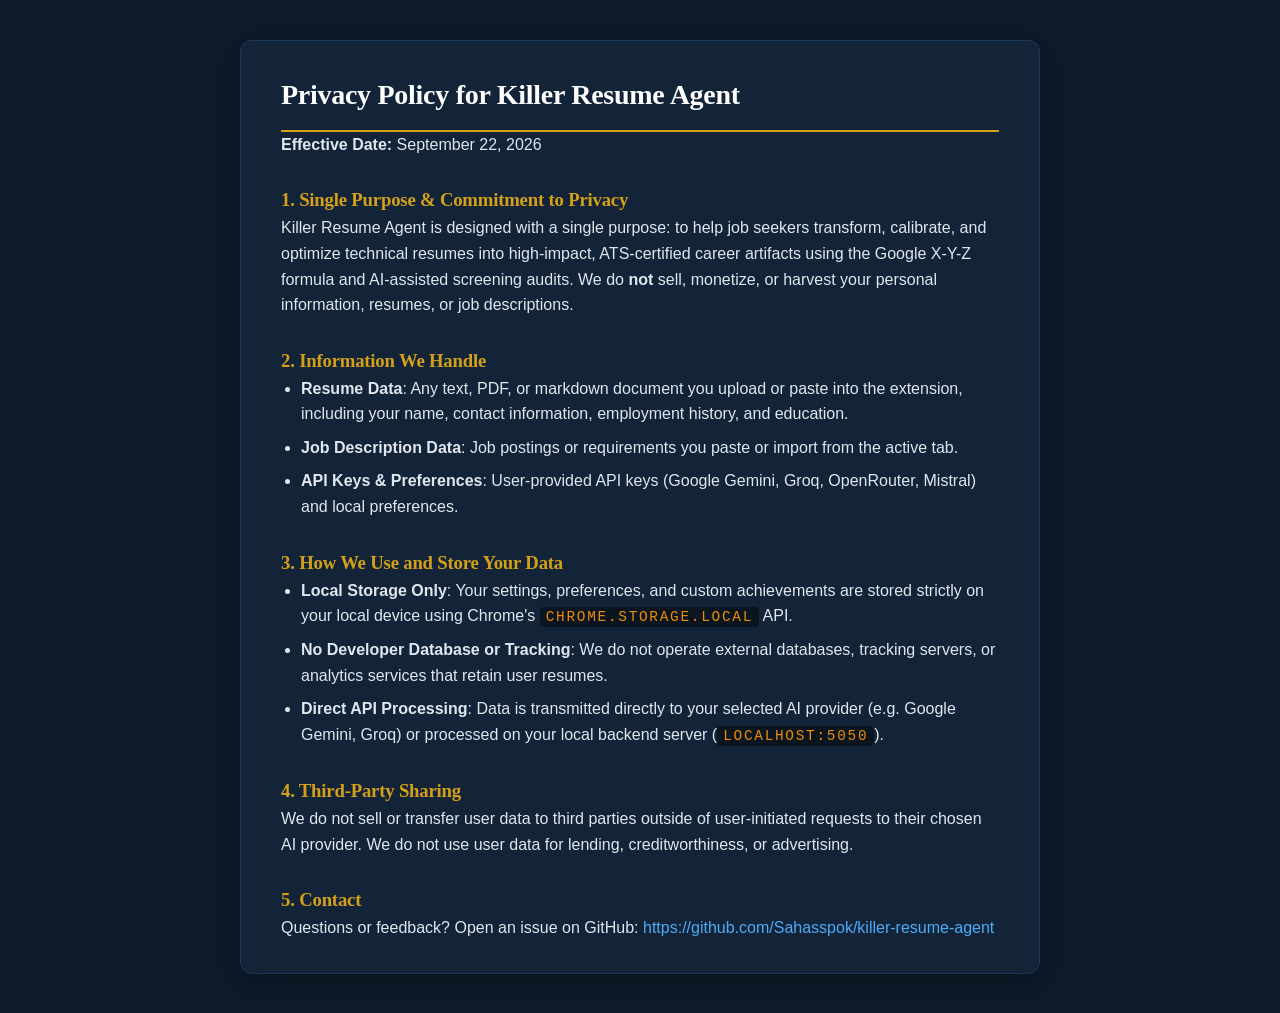
==== web/privacy.html @ deb43897 "docs(privacy): add Chrome Web Store compliant privacy policy" ====
<!DOCTYPE html>
<html lang="en">
<head>
  <meta charset="UTF-8">
  <meta name="viewport" content="width=device-width, initial-scale=1.0">
  <title>Privacy Policy - Killer Resume Agent</title>
  <link rel="stylesheet" href="style.css">
  <style>
    body {
      background: #0d1b2a;
      color: #e0e6ed;
      font-family: -apple-system, BlinkMacSystemFont, "Segoe UI", Roboto, sans-serif;
      line-height: 1.6;
      padding: 40px 20px;
    }
    .privacy-container {
      max-width: 800px;
      margin: 0 auto;
      background: #132438;
      border: 1px solid #1a3a5c;
      border-radius: 12px;
      padding: 32px 40px;
      box-shadow: 0 8px 32px rgba(0, 0, 0, 0.3);
    }
    h1 { color: #ffffff; font-size: 28px; margin-top: 0; border-bottom: 2px solid #d4a017; padding-bottom: 12px; }
    h2, h3 { color: #d4a017; margin-top: 28px; }
    a { color: #4dabf7; text-decoration: none; }
    a:hover { text-decoration: underline; }
    code { background: #0a1520; padding: 2px 6px; border-radius: 4px; color: #f08c00; font-size: 0.9em; }
    ul { padding-left: 20px; }
    li { margin-bottom: 8px; }
  </style>
</head>
<body>
  <div class="privacy-container">
    <h1>Privacy Policy for Killer Resume Agent</h1>
    <p><strong>Effective Date:</strong> September 22, 2026</p>

    <h3>1. Single Purpose & Commitment to Privacy</h3>
    <p>Killer Resume Agent is designed with a single purpose: to help job seekers transform, calibrate, and optimize technical resumes into high-impact, ATS-certified career artifacts using the Google X-Y-Z formula and AI-assisted screening audits. We do <strong>not</strong> sell, monetize, or harvest your personal information, resumes, or job descriptions.</p>

    <h3>2. Information We Handle</h3>
    <ul>
      <li><strong>Resume Data</strong>: Any text, PDF, or markdown document you upload or paste into the extension, including your name, contact information, employment history, and education.</li>
      <li><strong>Job Description Data</strong>: Job postings or requirements you paste or import from the active tab.</li>
      <li><strong>API Keys & Preferences</strong>: User-provided API keys (Google Gemini, Groq, OpenRouter, Mistral) and local preferences.</li>
    </ul>

    <h3>3. How We Use and Store Your Data</h3>
    <ul>
      <li><strong>Local Storage Only</strong>: Your settings, preferences, and custom achievements are stored strictly on your local device using Chrome's <code>chrome.storage.local</code> API.</li>
      <li><strong>No Developer Database or Tracking</strong>: We do not operate external databases, tracking servers, or analytics services that retain user resumes.</li>
      <li><strong>Direct API Processing</strong>: Data is transmitted directly to your selected AI provider (e.g. Google Gemini, Groq) or processed on your local backend server (<code>localhost:5050</code>).</li>
    </ul>

    <h3>4. Third-Party Sharing</h3>
    <p>We do not sell or transfer user data to third parties outside of user-initiated requests to their chosen AI provider. We do not use user data for lending, creditworthiness, or advertising.</p>

    <h3>5. Contact</h3>
    <p>Questions or feedback? Open an issue on GitHub: <a href="https://github.com/Sahasspok/killer-resume-agent" target="_blank" rel="noopener">https://github.com/Sahasspok/killer-resume-agent</a></p>
  </div>
</body>
</html>
---- web/style.css ----
/* ==========================================================================
   TPM Curriculum · AI-Native Track — Visual System & Design Architecture
   Apple Design Guidelines: Refined Frosted Surfaces, High Contrast, Precision
   ========================================================================== */

:root {
  /* Core Brand Color Palette */
  --color-navy: #1a3a5c;       /* Primary brand anchor. Cover backgrounds, page bands, wordmark */
  --color-red: #c8440a;        /* Primary accent. CTAs, key highlights, escalation/risk flags */
  --color-gold: #d4a017;       /* Premium/AI marker. "AI-Leveraged" tags, highlighted numerals */
  --color-teal: #0d7377;       /* Info / secondary topic color. Info boxes, alt module coding */
  --color-purple: #6b3fa0;     /* Tertiary accent. Design/wireframing topics */

  /* Supporting Neutrals */
  --color-ink: #0e1117;        /* Body text, dark panels, prompt blocks */
  --color-paper: #f8f5ef;      /* Base page/background color */
  --color-light-bg: #f0ece3;   /* Card/table zebra striping */
  --color-green: #2d6a4f;      /* Success/positive status flags only */

  /* Default Dark Theme (Navy → Ink Gradient Base) */
  --bg-primary: #0e1117;
  --bg-gradient: radial-gradient(ellipse at 50% 0%, #1a3a5c 0%, #0e1117 75%) fixed;
  --bg-secondary: #141c27;
  --bg-card: rgba(20, 28, 42, 0.85);
  --bg-input: #090d14;
  --border-color: rgba(248, 245, 239, 0.12);
  --border-focus: var(--color-teal);
  --text-primary: #f8f5ef;
  --text-secondary: rgba(248, 245, 239, 0.72);
  --text-muted: rgba(248, 245, 239, 0.45);
  --accent-blue: #38bdf8;
  --accent-cyan: var(--color-teal);
  --accent-green: var(--color-green);
  --accent-amber: var(--color-gold);
  --accent-rose: var(--color-red);
  --accent-purple: var(--color-purple);
  --shadow-card: 0 12px 36px rgba(0, 0, 0, 0.35);
  --code-bg: #07090e;
}

body[data-theme="light"] {
  /* Paper & Ink Light Theme */
  --bg-primary: #f8f5ef;
  --bg-gradient: linear-gradient(180deg, #f0ece3 0%, #f8f5ef 300px) fixed;
  --bg-secondary: #ffffff;
  --bg-card: #ffffff;
  --bg-input: #ffffff;
  --border-color: rgba(26, 58, 92, 0.14);
  --border-focus: var(--color-teal);
  --text-primary: #0e1117;
  --text-secondary: #2c384a;
  --text-muted: #5e6d82;
  --accent-blue: var(--color-navy);
  --accent-cyan: var(--color-teal);
  --accent-green: var(--color-green);
  --accent-amber: var(--color-gold);
  --accent-rose: var(--color-red);
  --accent-purple: var(--color-purple);
  --shadow-card: 0 8px 30px rgba(26, 58, 92, 0.08);
  --code-bg: #f0ece3;
}

* {
  box-sizing: border-box;
  margin: 0;
  padding: 0;
  transition: background-color 0.15s ease, border-color 0.15s ease, color 0.15s ease;
}

body {
  font-family: 'DM Sans', -apple-system, BlinkMacSystemFont, 'Segoe UI', Roboto, sans-serif;
  font-weight: 400;
  background: var(--bg-primary);
  background-image: var(--bg-gradient);
  color: var(--text-primary);
  line-height: 1.6;
  padding: 24px;
  -webkit-font-smoothing: antialiased;
  -moz-osx-font-smoothing: grayscale;
}

/* Typography: Display — Playfair Display (700 / 900) */
h1, h2, h3, .brand-title, .hero-showcase-heading, .compare-score-num, .headline-before, .headline-after, .resume-name, .choice-title {
  font-family: 'Playfair Display', Georgia, serif;
  letter-spacing: -0.01em;
}

/* Typography: Mono — DM Mono (400 / 500) */
.brand-eyebrow, .badge-series, .badge-track, .badge-tag-gold, .step-module-kicker, .badge-step-pill, .badge-mini, .badge-duty, .badge-mini-green, .ai-amendments-provider-badge, .amendment-item-badge, .rule-chip-title, .score-banner-badges span, .diag-title, code, pre, .mono-label, .preset-label, .choice-box-badge {
  font-family: 'DM Mono', SFMono-Regular, Menlo, Monaco, Consolas, monospace;
  letter-spacing: 0.12em;
  text-transform: uppercase;
}

.app-container {
  max-width: 1120px;
  margin: 0 auto;
}

/* Universal Hidden Utility */
.hidden {
  display: none !important;
}

/* Toast Notifications */
.toast-container {
  position: fixed;
  top: 20px;
  right: 24px;
  z-index: 9999;
  display: flex;
  flex-direction: column;
  gap: 8px;
  pointer-events: none;
}

.toast {
  background: var(--bg-card);
  backdrop-filter: blur(20px);
  -webkit-backdrop-filter: blur(20px);
  border: 1px solid var(--border-color);
  color: var(--text-primary);
  padding: 10px 18px;
  border-radius: 10px;
  font-size: 13px;
  font-weight: 500;
  box-shadow: 0 10px 30px rgba(0, 0, 0, 0.28);
  display: flex;
  align-items: center;
  gap: 8px;
  animation: slideIn 0.25s cubic-bezier(0.16, 1, 0.3, 1) forwards;
  pointer-events: auto;
}

.toast.success {
  border-color: rgba(45, 106, 79, 0.5);
  color: var(--color-green);
}

.toast.warning {
  border-color: rgba(212, 160, 23, 0.5);
  color: var(--color-gold);
}

.toast.error {
  border-color: rgba(200, 68, 10, 0.5);
  color: var(--color-red);
}

@keyframes slideIn {
  from { opacity: 0; transform: translateY(-10px); }
  to { opacity: 1; transform: translateY(0); }
}

/* Header */
.header {
  display: flex;
  justify-content: space-between;
  align-items: flex-start;
  padding-bottom: 24px;
  border-bottom: 1px solid var(--border-color);
  margin-bottom: 28px;
  flex-wrap: wrap;
  gap: 20px;
}

.brand-eyebrow {
  display: flex;
  align-items: center;
  gap: 8px;
  margin-bottom: 8px;
  flex-wrap: wrap;
}

.badge-series {
  font-size: 10px;
  font-weight: 500;
  color: #ffffff;
  background: var(--color-navy);
  padding: 3px 8px;
  border-radius: 4px;
  border: 1px solid rgba(255, 255, 255, 0.15);
}

.badge-track {
  font-size: 10px;
  font-weight: 500;
  color: var(--color-teal);
  background: rgba(13, 115, 119, 0.15);
  border: 1px solid rgba(13, 115, 119, 0.35);
  padding: 3px 8px;
  border-radius: 4px;
}

.badge-tag-gold {
  font-size: 10px;
  font-weight: 500;
  color: var(--color-gold);
  background: rgba(212, 160, 23, 0.15);
  border: 1px solid rgba(212, 160, 23, 0.35);
  padding: 3px 8px;
  border-radius: 4px;
}

.brand-title {
  font-size: 36px;
  font-weight: 900;
  letter-spacing: -0.02em;
  color: var(--text-primary);
  line-height: 1.15;
  margin-bottom: 6px;
}

.header .subtitle {
  color: var(--text-secondary);
  font-size: 14px;
  max-width: 650px;
  line-height: 1.5;
}

.header .subtitle strong {
  color: var(--text-primary);
}

.header-right {
  display: flex;
  align-items: center;
  gap: 12px;
  flex-wrap: wrap;
  padding-top: 4px;
}

/* Theme Toggle Button */
.theme-toggle-wrapper {
  display: flex;
  align-items: center;
}

.btn-theme-toggle {
  background: var(--bg-card);
  border: 1px solid var(--border-color);
  color: var(--text-primary);
  padding: 6px 14px;
  border-radius: 9999px;
  font-size: 12px;
  font-weight: 600;
  cursor: pointer;
  display: flex;
  align-items: center;
  gap: 6px;
  transition: all 0.2s cubic-bezier(0.16, 1, 0.3, 1);
}

.btn-theme-toggle:hover {
  border-color: var(--border-focus);
  transform: translateY(-1px);
}

.btn-theme-toggle:hover {
  border-color: var(--border-focus);
  transform: translateY(-1px);
}

.theme-icon {
  font-size: 14px;
}

.metrics-ticker {
  display: flex;
  gap: 8px;
  flex-wrap: wrap;
}

.metric-pill {
  font-size: 12px;
  background: var(--bg-secondary);
  border: 1px solid var(--border-color);
  padding: 6px 12px;
  border-radius: 9999px;
  color: var(--text-secondary);
}

.metric-pill span {
  font-weight: 700;
  color: var(--text-primary);
}

.metric-pill.highlight {
  background: rgba(16, 185, 129, 0.12);
  border-color: rgba(16, 185, 129, 0.3);
  color: var(--accent-green);
}

.metric-pill.danger {
  background: rgba(244, 63, 94, 0.12);
  border-color: rgba(244, 63, 94, 0.3);
  color: var(--accent-rose);
}

/* Workspace Grid */
.workspace-grid {
  display: grid;
  grid-template-columns: 1fr 1fr;
  gap: 24px;
}

@media (max-width: 1024px) {
  .workspace-grid {
    grid-template-columns: 1fr;
  }
}

.panel {
  background: var(--bg-secondary);
  border: 1px solid var(--border-color);
  border-radius: 12px;
  padding: 20px;
  display: flex;
  flex-direction: column;
  box-shadow: var(--shadow-card);
}

.panel-header {
  display: flex;
  justify-content: space-between;
  align-items: center;
  margin-bottom: 14px;
}

.panel-header h2 {
  font-size: 18px;
  font-weight: 700;
}

.actions-group {
  display: flex;
  gap: 6px;
  flex-wrap: wrap;
}

/* Input Mode Tabs */
.input-mode-tabs {
  display: flex;
  gap: 6px;
  margin-bottom: 12px;
  background: var(--bg-primary);
  padding: 4px;
  border-radius: 8px;
  border: 1px solid var(--border-color);
}

.mode-tab {
  flex: 1;
  background: transparent;
  border: none;
  color: var(--text-muted);
  padding: 6px 12px;
  font-size: 12px;
  font-weight: 600;
  border-radius: 6px;
  cursor: pointer;
  display: flex;
  align-items: center;
  justify-content: center;
  gap: 6px;
  transition: all 0.15s ease;
}

.mode-tab:hover {
  color: var(--text-primary);
}

.mode-tab.active {
  background: var(--bg-card);
  color: var(--accent-blue);
  box-shadow: 0 1px 3px rgba(0,0,0,0.1);
}

/* PDF Dropzone */
.pdf-dropzone {
  position: relative;
  overflow: hidden;
  border: 2px dashed var(--border-color);
  background: var(--bg-input);
  border-radius: 10px;
  padding: 24px 20px;
  text-align: center;
  cursor: pointer;
  transition: all 0.2s ease;
  margin-bottom: 14px;
}

.pdf-dropzone:hover, .pdf-dropzone.drag-over {
  border-color: var(--accent-blue);
  background: rgba(56, 189, 248, 0.05);
}

.file-overlay-input {
  position: absolute;
  top: 0;
  left: 0;
  width: 100%;
  height: 100%;
  opacity: 0;
  cursor: pointer;
  z-index: 8;
}

.dropzone-icon {
  font-size: 28px;
  margin-bottom: 6px;
}

.dropzone-title {
  font-size: 13px;
  font-weight: 700;
  color: var(--text-primary);
}

.dropzone-subtitle {
  font-size: 12px;
  color: var(--text-secondary);
  margin-top: 2px;
}

.dropzone-meta {
  font-size: 10px;
  color: var(--text-muted);
  margin-top: 8px;
  letter-spacing: 0.02em;
}

/* Loaded PDF Pill */
.loaded-pdf-pill {
  position: relative;
  z-index: 15;
  display: flex;
  align-items: center;
  gap: 12px;
  background: var(--bg-card);
  border: 1px solid rgba(56, 189, 248, 0.4);
  border-radius: 8px;
  padding: 10px 14px;
  text-align: left;
}

.loaded-pdf-pill.hidden {
  display: none;
}

.file-icon {
  font-size: 22px;
}

.file-info {
  flex: 1;
  display: flex;
  flex-direction: column;
}

.file-name {
  font-size: 13px;
  font-weight: 700;
  color: var(--text-primary);
}

.file-stats {
  font-size: 11px;
  color: var(--accent-blue);
}

.btn-remove-file {
  position: relative;
  z-index: 20;
  background: transparent;
  border: none;
  color: var(--text-muted);
  cursor: pointer;
  font-size: 16px;
  padding: 4px 8px;
  border-radius: 4px;
}
.btn-remove-file:hover {
  background: rgba(244, 63, 94, 0.2);
  color: var(--accent-rose);
}

/* PDF Diagnostic Pre-Flight Card */
.pdf-diagnostic-card {
  background: var(--bg-card);
  border: 1px solid var(--border-color);
  border-radius: 8px;
  padding: 12px 14px;
  margin-bottom: 14px;
}

.pdf-diagnostic-card.hidden {
  display: none;
}

.diag-header {
  display: flex;
  justify-content: space-between;
  align-items: center;
  margin-bottom: 8px;
}

.diag-title {
  font-size: 11px;
  font-weight: 800;
  letter-spacing: 0.06em;
  color: var(--accent-blue);
}

.diag-status {
  font-size: 10px;
  font-weight: 700;
  padding: 2px 6px;
  border-radius: 4px;
  background: rgba(16, 185, 129, 0.2);
  color: var(--accent-green);
}
.diag-status.fail {
  background: rgba(244, 63, 94, 0.2);
  color: var(--accent-rose);
}

.diag-grid {
  display: grid;
  grid-template-columns: repeat(4, 1fr);
  gap: 8px;
}

.diag-item {
  background: var(--bg-primary);
  border-radius: 6px;
  padding: 6px 8px;
  display: flex;
  flex-direction: column;
}

.diag-label {
  font-size: 10px;
  color: var(--text-muted);
}

.diag-val {
  font-size: 12px;
  font-weight: 700;
  color: var(--text-primary);
  margin-top: 2px;
}

.pdf-warning-banner {
  margin-top: 8px;
  padding: 8px 10px;
  border-radius: 6px;
  font-size: 11px;
  line-height: 1.4;
  background: rgba(244, 63, 94, 0.15);
  border: 1px solid rgba(244, 63, 94, 0.4);
  color: #fb7185;
}
.pdf-warning-banner.hidden {
  display: none;
}

/* Form inputs */
.form-group {
  margin-bottom: 14px;
  display: flex;
  flex-direction: column;
}

.label-row {
  display: flex;
  justify-content: space-between;
  align-items: baseline;
  margin-bottom: 6px;
}

.label-row label {
  font-size: 13px;
  font-weight: 600;
  color: var(--text-primary);
}

.label-row .hint {
  font-size: 11px;
  color: var(--text-muted);
}

textarea {
  width: 100%;
  height: 160px;
  background: var(--bg-input);
  border: 1px solid var(--border-color);
  border-radius: 8px;
  padding: 12px;
  color: var(--text-primary);
  font-family: 'JetBrains Mono', monospace;
  font-size: 12px;
  line-height: 1.5;
  resize: vertical;
}

textarea:focus {
  outline: none;
  border-color: var(--border-focus);
}

.button-bar {
  display: flex;
  gap: 12px;
  margin-top: 4px;
  margin-bottom: 20px;
}

/* Buttons: Apple HIG Refinement & Brand Color CTAs */
.btn {
  font-family: 'DM Sans', -apple-system, BlinkMacSystemFont, sans-serif;
  font-weight: 600;
  border-radius: 10px;
  cursor: pointer;
  transition: all 0.2s cubic-bezier(0.16, 1, 0.3, 1);
  display: inline-flex;
  align-items: center;
  justify-content: center;
  border: 1px solid transparent;
  padding: 10px 18px;
  font-size: 13px;
  line-height: 1.2;
}

.btn-sm {
  padding: 6px 12px;
  font-size: 12px;
  border-radius: 8px;
}

/* Primary CTA: Accent Red #c8440a */
.btn-primary {
  background: var(--color-red);
  color: #ffffff;
  border-color: rgba(255, 255, 255, 0.12);
  box-shadow: 0 4px 14px rgba(200, 68, 10, 0.32);
}
.btn-primary:hover {
  background: #b53b08;
  transform: translateY(-1px);
  box-shadow: 0 6px 20px rgba(200, 68, 10, 0.45);
}
.btn-primary:active {
  transform: translateY(0);
  box-shadow: 0 2px 8px rgba(200, 68, 10, 0.3);
}

/* Accent CTA: Green #2d6a4f */
.btn-accent {
  background: var(--color-green);
  color: #ffffff;
  border-color: rgba(255, 255, 255, 0.12);
  box-shadow: 0 4px 14px rgba(45, 106, 79, 0.3);
}
.btn-accent:hover {
  background: #245740;
  transform: translateY(-1px);
  box-shadow: 0 6px 20px rgba(45, 106, 79, 0.45);
}

/* Secondary Button: Frosted HIG Glass */
.btn-secondary {
  background: rgba(255, 255, 255, 0.06);
  color: var(--text-primary);
  border: 1px solid var(--border-color);
  backdrop-filter: blur(12px);
  -webkit-backdrop-filter: blur(12px);
}
.btn-secondary:hover {
  background: rgba(255, 255, 255, 0.12);
  border-color: var(--border-focus);
  transform: translateY(-1px);
}
body[data-theme="light"] .btn-secondary {
  background: #ffffff;
  border-color: rgba(26, 58, 92, 0.16);
  box-shadow: 0 1px 3px rgba(0, 0, 0, 0.05);
}
body[data-theme="light"] .btn-secondary:hover {
  background: var(--color-light-bg);
}

.btn-ghost {
  background: transparent;
  color: var(--text-secondary);
  border-color: transparent;
}
.btn-ghost:hover {
  color: var(--text-primary);
  background: rgba(255, 255, 255, 0.06);
}
body[data-theme="light"] .btn-ghost:hover {
  background: rgba(26, 58, 92, 0.06);
}

.btn-icon {
  margin-right: 6px;
}

/* Interactive XYZ Card & Workshop */
.interactive-xyz-card {
  background: var(--bg-card);
  border: 1px solid var(--border-color);
  border-radius: 10px;
  padding: 16px;
  margin-top: auto;
}

.card-title {
  display: flex;
  align-items: center;
  gap: 8px;
  margin-bottom: 6px;
}

.badge-mini {
  font-size: 10px;
  font-weight: 700;
  background: rgba(139, 92, 246, 0.2);
  color: var(--accent-purple);
  padding: 2px 6px;
  border-radius: 4px;
}

.card-title h3 {
  font-size: 14px;
  font-weight: 700;
}

.interactive-xyz-card .desc {
  font-size: 12px;
  color: var(--text-secondary);
  margin-bottom: 12px;
}

/* ===================================================================
   STEP 3: CRUD ACHIEVEMENTS & WORKSHOP STYLING
   =================================================================== */
.crud-card {
  background: var(--bg-card);
  backdrop-filter: blur(16px);
  -webkit-backdrop-filter: blur(16px);
  border: 1px solid var(--border-color);
  border-radius: 12px;
  padding: 18px 20px;
  transition: all 0.2s cubic-bezier(0.16, 1, 0.3, 1);
}
.crud-card:hover {
  border-color: var(--border-focus);
  transform: translateY(-1px);
}

.crud-header {
  display: flex;
  justify-content: space-between;
  align-items: flex-start;
  gap: 12px;
  margin-bottom: 12px;
}

.crud-title-group {
  display: flex;
  align-items: flex-start;
  gap: 10px;
}

.crud-icon {
  font-size: 20px;
  line-height: 1.2;
}

.crud-label {
  font-size: 13px;
  font-weight: 700;
  color: var(--text-primary);
  display: block;
  margin-bottom: 3px;
}

.crud-subtitle {
  font-size: 11px;
  color: var(--text-muted);
  line-height: 1.4;
}

.badge-mini-green {
  font-family: 'DM Mono', monospace;
  font-size: 10px;
  font-weight: 500;
  letter-spacing: 0.12em;
  background: rgba(45, 106, 79, 0.15);
  color: var(--color-green);
  padding: 3px 8px;
  border-radius: 4px;
  white-space: nowrap;
}

/* Preset Pills */
.preset-pills-row {
  display: flex;
  flex-wrap: wrap;
  align-items: center;
  gap: 6px;
  margin-bottom: 12px;
}

.preset-label {
  font-size: 11px;
  font-weight: 600;
  color: var(--text-muted);
  margin-right: 2px;
}

.preset-pill,
.preset-pill-ai {
  background: var(--bg-primary);
  border: 1px solid var(--border-color);
  color: var(--text-secondary);
  font-size: 11px;
  padding: 4px 10px;
  border-radius: 12px;
  cursor: pointer;
  transition: all 0.15s ease;
  font-family: inherit;
}
.preset-pill:hover,
.preset-pill-ai:hover {
  background: rgba(59, 130, 246, 0.12);
  border-color: var(--accent-blue);
  color: var(--text-primary);
  transform: translateY(-1px);
}

/* Role Selector Controls */
.crud-input-container {
  display: flex;
  flex-direction: column;
  gap: 8px;
  margin-bottom: 12px;
}

.role-selector-row {
  display: flex;
  align-items: center;
  gap: 8px;
  flex-wrap: wrap;
}

.role-selector-label {
  font-size: 11px;
  font-weight: 700;
  color: var(--accent-blue);
  white-space: nowrap;
}

.role-select-controls {
  display: flex;
  align-items: center;
  gap: 6px;
  flex: 1;
  min-width: 260px;
}

.achievement-role-select {
  flex: 1;
  background: var(--bg-input);
  border: 1px solid var(--border-color);
  border-radius: 6px;
  padding: 6px 10px;
  color: var(--text-primary);
  font-size: 12px;
  font-family: inherit;
  cursor: pointer;
}
.achievement-role-select:focus {
  outline: none;
  border-color: var(--border-focus);
}

.achievement-role-custom {
  flex: 1;
  background: var(--bg-input);
  border: 1px solid var(--border-color);
  border-radius: 6px;
  padding: 6px 10px;
  color: var(--text-primary);
  font-size: 12px;
  font-family: inherit;
}
.achievement-role-custom:focus {
  outline: none;
  border-color: var(--border-focus);
}
.achievement-role-custom.hidden {
  display: none;
}

/* CRUD Input Row */
.crud-input-row {
  display: flex;
  gap: 8px;
  margin-bottom: 12px;
}

.crud-input-row input {
  flex: 1;
  background: var(--bg-input);
  border: 1px solid var(--border-color);
  border-radius: 6px;
  padding: 8px 12px;
  color: var(--text-primary);
  font-size: 12px;
  font-family: inherit;
}
.crud-input-row input:focus {
  outline: none;
  border-color: var(--border-focus);
}

/* Achievement Item with Role Badge */
.achievement-role-badge {
  display: inline-flex;
  align-items: center;
  gap: 4px;
  font-size: 10px;
  font-weight: 700;
  padding: 2px 7px;
  border-radius: 4px;
  background: rgba(59, 130, 246, 0.15);
  color: var(--accent-blue);
  border: 1px solid rgba(59, 130, 246, 0.3);
  white-space: nowrap;
  flex-shrink: 0;
}

/* Achievements List */
.achievements-list {
  display: flex;
  flex-direction: column;
  gap: 8px;
}

.achievements-empty-state {
  padding: 12px;
  border: 1px dashed var(--border-color);
  border-radius: 6px;
  color: var(--text-muted);
  font-size: 12px;
  text-align: center;
  background: rgba(255, 255, 255, 0.01);
}

.achievement-item {
  display: flex;
  align-items: center;
  gap: 10px;
  background: var(--bg-primary);
  border: 1px solid var(--border-color);
  border-radius: 6px;
  padding: 8px 12px;
  transition: all 0.15s ease;
}
.achievement-item:hover {
  border-color: rgba(59, 130, 246, 0.4);
}

.achievement-bullet-icon {
  font-size: 14px;
  flex-shrink: 0;
}

.achievement-text-wrapper {
  flex: 1;
  min-width: 0;
}

.achievement-text {
  font-size: 12px;
  color: var(--text-primary);
  line-height: 1.4;
  word-break: break-word;
}

.achievement-actions {
  display: flex;
  align-items: center;
  gap: 4px;
  flex-shrink: 0;
}

.btn-icon-action {
  background: transparent;
  border: none;
  font-size: 14px;
  cursor: pointer;
  padding: 4px 6px;
  border-radius: 4px;
  color: var(--text-muted);
  transition: all 0.15s ease;
}
.btn-icon-action:hover {
  background: rgba(255, 255, 255, 0.08);
  transform: scale(1.1);
}
.btn-edit-achievement:hover {
  color: var(--accent-blue);
}
.btn-delete-achievement:hover {
  color: var(--accent-rose);
  background: rgba(244, 63, 94, 0.15);
}

.achievement-item.editing {
  background: var(--bg-card);
  border-color: var(--accent-blue);
}

.achievement-edit-input {
  flex: 1;
  background: var(--bg-input);
  border: 1px solid var(--accent-blue);
  border-radius: 4px;
  padding: 6px 10px;
  color: var(--text-primary);
  font-size: 12px;
  font-family: inherit;
}
.achievement-edit-input:focus {
  outline: none;
}

/* AI Tools Tags */
.ai-tools-tags-container {
  display: flex;
  flex-wrap: wrap;
  gap: 8px;
  min-height: 28px;
}

.ai-tool-tag {
  display: inline-flex;
  align-items: center;
  gap: 6px;
  background: rgba(139, 92, 246, 0.15);
  border: 1px solid rgba(139, 92, 246, 0.35);
  color: #c4b5fd;
  font-size: 11px;
  font-weight: 600;
  padding: 4px 10px;
  border-radius: 14px;
  transition: all 0.15s ease;
}
.ai-tool-tag:hover {
  border-color: var(--accent-purple);
}

.btn-tag-remove {
  background: transparent;
  border: none;
  color: inherit;
  cursor: pointer;
  font-size: 11px;
  padding: 0 2px;
  opacity: 0.7;
  transition: opacity 0.15s;
}
.btn-tag-remove:hover {
  opacity: 1;
  color: var(--accent-rose);
}

/* Workshop Placement Showcase Card */
.workshop-placement-card {
  background: rgba(59, 130, 246, 0.06);
  border: 1px solid rgba(59, 130, 246, 0.25);
  border-radius: 8px;
  padding: 12px 14px;
  margin-bottom: 14px;
}

.placement-card-header {
  display: flex;
  align-items: center;
  gap: 6px;
  font-size: 12px;
  font-weight: 700;
  color: var(--accent-blue);
  margin-bottom: 4px;
}

.placement-card-desc {
  font-size: 11.5px;
  color: var(--text-primary);
  line-height: 1.45;
  margin-bottom: 8px;
}

.placement-card-desc strong {
  color: var(--accent-blue);
}

.placement-card-multi {
  display: flex;
  align-items: flex-start;
  gap: 6px;
  font-size: 11px;
  color: var(--text-secondary);
  background: var(--bg-card);
  padding: 6px 10px;
  border-radius: 6px;
  border: 1px solid var(--border-color);
  line-height: 1.4;
}

.multi-icon {
  font-size: 13px;
  flex-shrink: 0;
}

.workshop-field {
  margin-bottom: 12px;
}

.workshop-label {
  display: flex;
  align-items: center;
  gap: 8px;
  font-size: 12px;
  font-weight: 700;
  color: var(--text-primary);
}

.field-step-pill {
  display: inline-flex;
  align-items: center;
  justify-content: center;
  width: 18px;
  height: 18px;
  border-radius: 50%;
  background: var(--accent-blue);
  color: #fff;
  font-size: 10px;
  font-weight: 800;
}

.result-header-row {
  display: flex;
  justify-content: space-between;
  align-items: center;
  margin-bottom: 6px;
  flex-wrap: wrap;
  gap: 6px;
}

.placement-badge {
  font-size: 10px;
  font-weight: 700;
  color: var(--accent-blue);
  background: rgba(59, 130, 246, 0.15);
  padding: 2px 8px;
  border-radius: 4px;
}

.result-actions-row {
  display: flex;
  align-items: center;
  gap: 12px;
  flex-wrap: wrap;
}

.xyz-added-feedback {
  font-size: 12px;
  font-weight: 600;
  color: var(--accent-green);
}
.xyz-added-feedback.hidden {
  display: none;
}

.input-inline {
  display: flex;
  gap: 8px;
}

.input-inline input {
  flex: 1;
  background: var(--bg-input);
  border: 1px solid var(--border-color);
  border-radius: 6px;
  padding: 8px 12px;
  color: var(--text-primary);
  font-size: 12px;
}
.input-inline input:focus {
  outline: none;
  border-color: var(--border-focus);
}

.xyz-result-container {
  margin-top: 14px;
  padding-top: 12px;
  border-top: 1px dashed var(--border-color);
}
.xyz-result-container.hidden {
  display: none;
}

.result-label {
  font-size: 11px;
  font-weight: 600;
  color: var(--accent-green);
  margin-bottom: 4px;
}

.result-box {
  background: var(--bg-primary);
  border: 1px solid rgba(16, 185, 129, 0.3);
  padding: 10px 12px;
  border-radius: 6px;
  font-size: 13px;
  color: var(--text-primary);
  line-height: 1.4;
  margin-bottom: 10px;
}

.metric-prompts {
  display: grid;
  grid-template-columns: 1fr 1fr;
  gap: 8px;
}

.metric-prompt-item {
  background: var(--bg-card);
  border: 1px solid var(--border-color);
  padding: 6px 10px;
  border-radius: 6px;
  font-size: 11px;
  color: var(--text-secondary);
}
.metric-prompt-item strong {
  color: var(--accent-blue);
  display: block;
}

/* Tabs */
.tabs-header {
  display: flex;
  border-bottom: 1px solid var(--border-color);
  margin-bottom: 16px;
  gap: 8px;
}

.tab-btn {
  background: transparent;
  border: none;
  border-bottom: 2px solid transparent;
  color: var(--text-muted);
  font-family: inherit;
  font-size: 14px;
  font-weight: 600;
  padding: 8px 16px;
  cursor: pointer;
}

.tab-btn.active {
  color: var(--text-primary);
  border-bottom-color: var(--accent-blue);
}

.tab-content {
  display: none;
}
.tab-content.active {
  display: block;
}

/* Scorecard Overview */
.scorecard-overview {
  display: flex;
  gap: 20px;
  align-items: center;
  background: var(--bg-card);
  border: 1px solid var(--border-color);
  padding: 16px 20px;
  border-radius: 10px;
  margin-bottom: 20px;
}

.score-circle-wrapper {
  display: flex;
  flex-direction: column;
  align-items: center;
  min-width: 100px;
}

.score-circle {
  width: 80px;
  height: 80px;
  border-radius: 50%;
  border: 4px solid var(--border-color);
  display: flex;
  flex-direction: column;
  align-items: center;
  justify-content: center;
  background: var(--bg-primary);
}

.score-circle span#overall-score-num {
  font-size: 26px;
  font-weight: 800;
  line-height: 1;
}

.score-circle span.score-denom {
  font-size: 10px;
  color: var(--text-muted);
}

.score-status-text {
  font-size: 11px;
  font-weight: 700;
  margin-top: 6px;
  text-align: center;
  color: var(--text-secondary);
}

.score-summary-box h4 {
  font-size: 13px;
  font-weight: 700;
  text-transform: uppercase;
  letter-spacing: 0.05em;
  color: var(--accent-blue);
  margin-bottom: 4px;
}

.score-summary-box p {
  font-size: 13px;
  color: var(--text-secondary);
  line-height: 1.4;
}

/* Rules Breakdown List */
.rules-breakdown-list {
  display: flex;
  flex-direction: column;
  gap: 12px;
  max-height: 520px;
  overflow-y: auto;
  padding-right: 4px;
}

.rule-card {
  background: var(--bg-card);
  border: 1px solid var(--border-color);
  border-radius: 8px;
  padding: 14px 16px;
}

.rule-card-header {
  display: flex;
  align-items: center;
  gap: 10px;
  margin-bottom: 6px;
}

.rule-id {
  font-size: 10px;
  font-weight: 800;
  background: rgba(56, 189, 248, 0.15);
  color: var(--accent-blue);
  padding: 2px 6px;
  border-radius: 4px;
}

.rule-card-header h4 {
  font-size: 13px;
  font-weight: 700;
  flex: 1;
}

.rule-score-badge {
  font-size: 11px;
  font-weight: 700;
  padding: 2px 8px;
  border-radius: 9999px;
  background: var(--bg-primary);
  border: 1px solid var(--border-color);
  color: var(--text-muted);
}
.rule-score-badge.pass {
  background: rgba(16, 185, 129, 0.15);
  border-color: rgba(16, 185, 129, 0.4);
  color: var(--accent-green);
}
.rule-score-badge.warn {
  background: rgba(245, 158, 11, 0.15);
  border-color: rgba(245, 158, 11, 0.4);
  color: var(--accent-amber);
}
.rule-score-badge.fail {
  background: rgba(244, 63, 94, 0.15);
  border-color: rgba(244, 63, 94, 0.4);
  color: var(--accent-rose);
}

.rule-research-note {
  font-size: 11px;
  color: var(--text-muted);
  line-height: 1.4;
  margin-bottom: 8px;
}
.rule-research-note strong {
  color: var(--text-secondary);
}

.rule-feedback {
  font-size: 12px;
  background: var(--bg-primary);
  border-radius: 6px;
  padding: 8px 12px;
  line-height: 1.4;
}

.rule-feedback ul {
  padding-left: 18px;
  margin-top: 4px;
}

/* Tab Preview */
.preview-actions {
  display: flex;
  justify-content: space-between;
  align-items: center;
  margin-bottom: 12px;
  flex-wrap: wrap;
  gap: 8px;
}

.preview-stats {
  font-size: 12px;
  font-weight: 600;
  color: var(--accent-green);
}

.view-mode-toggle {
  display: flex;
  background: var(--bg-primary);
  border: 1px solid var(--border-color);
  border-radius: 6px;
  overflow: hidden;
}

.view-mode-toggle .btn {
  border-radius: 0;
  border: none;
  background: transparent;
  color: var(--text-secondary);
}

.view-mode-toggle .btn.active {
  background: var(--accent-blue);
  color: #fff;
  font-weight: 600;
}

.preview-buttons {
  display: flex;
  gap: 8px;
  flex-wrap: wrap;
}

.output-preview-container {
  background: var(--code-bg);
  border: 1px solid var(--border-color);
  border-radius: 8px;
  padding: 16px;
  max-height: 600px;
  overflow-y: auto;
}

.markdown-display {
  font-family: 'JetBrains Mono', monospace;
  font-size: 12px;
  line-height: 1.6;
  color: var(--text-primary);
  white-space: pre-wrap;
  word-break: break-word;
}

/* Document Visual Paper Frame - TPM Curriculum Executive Case Study Paper */
.output-visual-container {
  background: #ffffff !important;
  color: #0e1117 !important;
  border: 1px solid #cbd5e1;
  border-radius: 14px;
  padding: 48px 56px;
  margin: 20px 0;
  width: 100%;
  box-shadow: 0 10px 30px rgba(0, 0, 0, 0.08), 0 1px 3px rgba(0, 0, 0, 0.05);
  box-sizing: border-box;
  display: block !important;
  overflow: visible !important;
}

body[data-theme="dark"] .output-visual-container {
  background: #ffffff !important; /* Authentic high-contrast white paper document */
  color: #0e1117 !important;
  border: 1px solid rgba(255, 255, 255, 0.2);
  box-shadow: 0 16px 48px rgba(0, 0, 0, 0.5), 0 0 24px rgba(26, 58, 92, 0.35);
}

.output-visual-paper {
  background-color: #ffffff !important;
  color: #0e1117 !important;
  width: 100%;
  max-width: 820px;
  margin: 0 auto;
  padding: 0 !important;
  border: none !important;
  box-shadow: none !important;
  font-family: 'DM Sans', -apple-system, BlinkMacSystemFont, sans-serif;
  font-size: 13px;
  line-height: 1.55;
  box-sizing: border-box;
  display: block !important;
  overflow: visible !important;
}

.output-visual-paper * {
  background-color: transparent !important;
  color: inherit;
}

.output-visual-paper h1,
.output-visual-paper .resume-name {
  font-family: 'Playfair Display', Georgia, serif;
  font-size: 28px;
  font-weight: 900;
  color: #1a3a5c !important; /* Brand Navy */
  margin: 0 0 6px 0;
  letter-spacing: -0.01em;
  text-align: center;
}

.output-visual-paper h2,
.output-visual-paper .resume-section-title {
  font-family: 'DM Mono', monospace;
  font-size: 11px;
  font-weight: 500;
  color: #1a3a5c !important; /* Brand Navy */
  text-transform: uppercase;
  letter-spacing: 0.14em;
  border-bottom: 2px solid #1a3a5c;
  padding-bottom: 4px;
  margin: 22px 0 10px 0;
}

.output-visual-paper h3,
.output-visual-paper .resume-role-title {
  font-family: 'DM Sans', sans-serif;
  font-size: 13.5px;
  font-weight: 700;
  color: #0e1117 !important;
  margin: 14px 0 4px 0;
}

.output-visual-paper p,
.output-visual-paper .resume-para {
  font-family: 'DM Sans', sans-serif;
  font-size: 12.5px;
  color: #2c384a !important;
  margin: 3px 0 6px 0;
  line-height: 1.55;
}

.output-visual-paper ul,
.output-visual-paper .resume-bullets {
  margin: 4px 0 10px 20px;
  padding: 0;
}

.output-visual-paper li {
  font-family: 'DM Sans', sans-serif;
  font-size: 12.5px;
  color: #2c384a !important;
  margin-bottom: 4px;
  line-height: 1.5;
}

.output-visual-paper strong {
  font-weight: 700;
  color: #0e1117 !important;
}

.output-visual-paper a,
.output-visual-paper .resume-link {
  color: #0d7377 !important; /* Brand Teal */
  text-decoration: none;
  font-weight: 500;
}

.output-visual-paper a:hover,
.output-visual-paper .resume-link:hover {
  text-decoration: underline;
  color: #c8440a !important; /* Brand Red hover */
}

/* Production QA Tab & Banner */
.preview-qa-banner {
  background: rgba(16, 185, 129, 0.12);
  border: 1px solid rgba(16, 185, 129, 0.35);
  border-radius: 6px;
  padding: 8px 14px;
  margin-bottom: 12px;
  display: flex;
  align-items: center;
  gap: 10px;
  font-size: 12px;
  color: var(--accent-green);
}

.preview-qa-banner.warn {
  background: rgba(245, 158, 11, 0.12);
  border-color: rgba(245, 158, 11, 0.35);
  color: var(--accent-amber);
}

.qa-banner-icon {
  font-size: 15px;
  font-weight: 800;
}

.tab-badge-pill {
  font-size: 10px;
  font-weight: 700;
  padding: 1px 6px;
  border-radius: 9999px;
  background: var(--accent-green);
  color: #fff;
  margin-right: 4px;
}

.qa-dashboard-card {
  background: var(--bg-card);
  border: 1px solid var(--border-color);
  border-radius: 8px;
  padding: 16px;
  margin-bottom: 16px;
}

.qa-dashboard-header {
  display: flex;
  justify-content: space-between;
  align-items: center;
}

.qa-status-pill {
  font-size: 11px;
  font-weight: 700;
  padding: 3px 10px;
  border-radius: 9999px;
  letter-spacing: 0.03em;
}

.qa-status-pill.pass {
  background: rgba(16, 185, 129, 0.2);
  color: var(--accent-green);
  border: 1px solid rgba(16, 185, 129, 0.4);
}

.qa-status-pill.warn {
  background: rgba(245, 158, 11, 0.2);
  color: var(--accent-amber);
  border: 1px solid rgba(245, 158, 11, 0.4);
}

.qa-score-badge {
  font-size: 16px;
  font-weight: 800;
  color: var(--accent-green);
  background: var(--bg-primary);
  border: 1px solid var(--border-color);
  padding: 4px 12px;
  border-radius: 6px;
}

.qa-summary-text {
  font-size: 12px;
  color: var(--text-secondary);
  margin-top: 8px;
  line-height: 1.4;
}

.qa-pillars-list {
  display: flex;
  flex-direction: column;
  gap: 12px;
  margin-bottom: 16px;
}

.qa-pillar-group {
  background: var(--bg-card);
  border: 1px solid var(--border-color);
  border-radius: 8px;
  padding: 12px 14px;
}

.qa-pillar-title {
  font-size: 11px;
  font-weight: 800;
  color: var(--accent-blue);
  letter-spacing: 0.05em;
  margin-bottom: 8px;
}

.qa-item {
  display: flex;
  align-items: flex-start;
  gap: 8px;
  font-size: 12px;
  line-height: 1.4;
  margin-bottom: 6px;
}
.qa-item:last-child {
  margin-bottom: 0;
}

.qa-item-icon {
  font-weight: 800;
  color: var(--accent-green);
  font-size: 13px;
  margin-top: 1px;
}
.qa-item.warn .qa-item-icon {
  color: var(--accent-amber);
}
.qa-item.fail .qa-item-icon {
  color: var(--accent-rose);
}

.human-qa-gate-card {
  background: var(--bg-card);
  border: 1px solid var(--border-color);
  border-radius: 8px;
  padding: 14px;
}

.human-checklist {
  display: flex;
  flex-direction: column;
  gap: 8px;
  margin-top: 10px;
}

.check-item {
  font-size: 12px;
  color: var(--text-primary);
  display: flex;
  align-items: center;
  gap: 8px;
  cursor: pointer;
}

.xyz-controls-row {
  display: flex;
  gap: 8px;
  flex-wrap: wrap;
}

.select-dimension {
  background: var(--bg-input);
  border: 1px solid var(--border-color);
  color: var(--text-primary);
  font-size: 12px;
  border-radius: 6px;
  padding: 6px 10px;
  outline: none;
}

/* ==========================================================================
   INTERACTIVE ONBOARDING WIZARD STYLES (STEP-BY-STEP SIMPLIFIED FE)
   ========================================================================== */

.wizard-layout {
  max-width: 1040px;
  margin: 0 auto;
}

/* Progress Stepper Bar */
/* Apple-Style Segmented Stepper Bar with TPM Module 5-Color System */
.stepper-container {
  background: var(--bg-card);
  backdrop-filter: blur(24px);
  -webkit-backdrop-filter: blur(24px);
  border: 1px solid var(--border-color);
  border-radius: 16px;
  padding: 16px 22px;
  margin-bottom: 24px;
  box-shadow: var(--shadow-card);
}

.stepper-track {
  display: flex;
  align-items: center;
  justify-content: space-between;
  position: relative;
  gap: 12px;
}

.step-node {
  display: flex;
  align-items: center;
  gap: 10px;
  cursor: pointer;
  z-index: 2;
  background: transparent;
  padding: 6px 10px;
  border-radius: 10px;
  transition: all 0.25s cubic-bezier(0.16, 1, 0.3, 1);
}

.step-node:hover {
  background: rgba(255, 255, 255, 0.05);
  transform: translateY(-1px);
}
body[data-theme="light"] .step-node:hover {
  background: rgba(26, 58, 92, 0.05);
}

.step-badge {
  font-family: 'DM Mono', monospace;
  width: 32px;
  height: 32px;
  border-radius: 8px;
  background: var(--bg-primary);
  border: 1.5px solid var(--border-color);
  color: var(--text-muted);
  display: flex;
  align-items: center;
  justify-content: center;
  font-size: 12px;
  font-weight: 500;
  letter-spacing: 0.05em;
  transition: all 0.25s cubic-bezier(0.16, 1, 0.3, 1);
  flex-shrink: 0;
}

.step-node:hover .step-badge {
  transform: scale(1.06);
}

.step-text {
  display: flex;
  flex-direction: column;
}

.step-kicker, .step-module-kicker {
  font-family: 'DM Mono', monospace;
  font-size: 9px;
  font-weight: 500;
  letter-spacing: 0.14em;
  text-transform: uppercase;
  color: var(--text-muted);
  display: block;
  margin-bottom: 1px;
}

.step-title {
  font-family: 'DM Sans', sans-serif;
  font-size: 13px;
  font-weight: 600;
  color: var(--text-primary);
  line-height: 1.2;
}

.step-tag {
  font-family: 'DM Mono', monospace;
  font-size: 9px;
  font-weight: 500;
  letter-spacing: 0.1em;
  text-transform: uppercase;
  padding: 2px 6px;
  border-radius: 4px;
  display: inline-block;
  margin-top: 3px;
  color: var(--text-muted);
  background: rgba(255, 255, 255, 0.05);
}

.step-tag.required {
  color: var(--color-teal);
  background: rgba(13, 115, 119, 0.15);
  border: 1px solid rgba(13, 115, 119, 0.35);
}

.step-tag.optional {
  color: var(--text-muted);
  background: rgba(255, 255, 255, 0.05);
}

.step-tag.ai-tag {
  color: var(--color-gold);
  background: rgba(212, 160, 23, 0.15);
  border: 1px solid rgba(212, 160, 23, 0.35);
}

/* 5-Color Cycle for Stepper Nodes (Steps 1 to 5) */
/* Step 1 · Red #c8440a */
.step-node[data-step="1"].active .step-badge,
.step-node[data-step="1"]:hover .step-badge,
.step-node[data-module="1.1"].active .step-badge,
.step-node[data-module="1.1"]:hover .step-badge {
  background: var(--color-red);
  border-color: var(--color-red);
  color: #ffffff;
  box-shadow: 0 0 14px rgba(200, 68, 10, 0.45);
}
.step-node[data-step="1"].active .step-kicker,
.step-node[data-step="1"].active .step-module-kicker,
.step-node[data-step="1"].active .step-title {
  color: var(--color-red);
}

/* Step 2 · Teal #0d7377 */
.step-node[data-step="2"].active .step-badge,
.step-node[data-step="2"]:hover .step-badge,
.step-node[data-module="1.2"].active .step-badge,
.step-node[data-module="1.2"]:hover .step-badge {
  background: var(--color-teal);
  border-color: var(--color-teal);
  color: #ffffff;
  box-shadow: 0 0 14px rgba(13, 115, 119, 0.45);
}
.step-node[data-step="2"].active .step-kicker,
.step-node[data-step="2"].active .step-module-kicker,
.step-node[data-step="2"].active .step-title {
  color: var(--color-teal);
}

/* Step 3 · Gold #d4a017 */
.step-node[data-step="3"].active .step-badge,
.step-node[data-step="3"]:hover .step-badge,
.step-node[data-module="1.3"].active .step-badge,
.step-node[data-module="1.3"]:hover .step-badge {
  background: var(--color-gold);
  border-color: var(--color-gold);
  color: #0e1117;
  box-shadow: 0 0 14px rgba(212, 160, 23, 0.45);
}
.step-node[data-step="3"].active .step-kicker,
.step-node[data-step="3"].active .step-module-kicker,
.step-node[data-step="3"].active .step-title {
  color: var(--color-gold);
}

/* Step 4 · Green #2d6a4f */
.step-node[data-step="4"].active .step-badge,
.step-node[data-step="4"]:hover .step-badge,
.step-node[data-module="1.4"].active .step-badge,
.step-node[data-module="1.4"]:hover .step-badge {
  background: var(--color-green);
  border-color: var(--color-green);
  color: #ffffff;
  box-shadow: 0 0 14px rgba(45, 106, 79, 0.45);
}
.step-node[data-step="4"].active .step-kicker,
.step-node[data-step="4"].active .step-module-kicker,
.step-node[data-step="4"].active .step-title {
  color: var(--color-green);
}

/* Step 5 · Purple #6b3fa0 */
.step-node[data-step="5"].active .step-badge,
.step-node[data-step="5"]:hover .step-badge,
.step-node[data-module="1.5"].active .step-badge,
.step-node[data-module="1.5"]:hover .step-badge {
  background: var(--color-purple);
  border-color: var(--color-purple);
  color: #ffffff;
  box-shadow: 0 0 14px rgba(107, 63, 160, 0.45);
}
.step-node[data-step="5"].active .step-kicker,
.step-node[data-step="5"].active .step-module-kicker,
.step-node[data-step="5"].active .step-title {
  color: var(--color-purple);
}

/* Completed Step Badge */
.step-node.completed .step-badge {
  background: var(--color-green) !important;
  border-color: var(--color-green) !important;
  color: #ffffff !important;
}

.stepper-connector {
  flex: 1;
  height: 2px;
  background: var(--border-color);
  margin: 0 6px;
  border-radius: 1px;
  transition: background-color 0.3s cubic-bezier(0.16, 1, 0.3, 1);
}

.stepper-connector.filled {
  background: var(--color-green);
}

/* Wizard Card Pane (Apple HIG Frosted Glass) */
.wizard-card {
  background: var(--bg-card);
  backdrop-filter: blur(24px);
  -webkit-backdrop-filter: blur(24px);
  border: 1px solid var(--border-color);
  border-radius: 16px;
  padding: 32px 36px;
  box-shadow: var(--shadow-card);
  min-height: 520px;
  display: flex;
  flex-direction: column;
  position: relative;
  transition: all 0.3s cubic-bezier(0.16, 1, 0.3, 1);
}

.wizard-pane {
  display: none;
  flex-direction: column;
  flex: 1;
  animation: fadeIn 0.25s cubic-bezier(0.16, 1, 0.3, 1) forwards;
}

.wizard-pane.active {
  display: flex;
}

/* Module Accent Left-Borders (5-Color Cycle) */
#pane-step-1 {
  border-left: 4px solid var(--color-red);
  padding-left: 24px;
}

#pane-step-2 {
  border-left: 4px solid var(--color-teal);
  padding-left: 24px;
}

#pane-step-3 {
  border-left: 4px solid var(--color-gold);
  padding-left: 24px;
}

#pane-step-4 {
  border-left: 4px solid var(--color-green);
  padding-left: 24px;
}

#pane-step-5 {
  border-left: 4px solid var(--color-purple);
  padding-left: 24px;
}

.pane-intro {
  margin-bottom: 24px;
}

.pane-badge-row {
  display: flex;
  align-items: center;
  gap: 10px;
  margin-bottom: 10px;
  flex-wrap: wrap;
}

.badge-step-pill {
  font-family: 'DM Mono', monospace;
  font-size: 11px;
  font-weight: 500;
  text-transform: uppercase;
  letter-spacing: 0.12em;
  padding: 3px 10px;
  border-radius: 999px;
  background: var(--bg-card);
  color: var(--text-secondary);
  border: 1px solid var(--border-color);
}

.badge-step-pill.required {
  background: rgba(13, 115, 119, 0.15);
  color: var(--color-teal);
  border-color: rgba(13, 115, 119, 0.35);
}

.badge-step-pill.optional {
  background: rgba(255, 255, 255, 0.05);
  color: var(--text-muted);
  border-color: var(--border-color);
}

/* Step 1 - 5 Semantic Color Coding */
.badge-step-pill.step-1,
.badge-step-pill.module-1-1 {
  background: rgba(200, 68, 10, 0.14);
  color: var(--color-red);
  border-color: rgba(200, 68, 10, 0.35);
}

.badge-step-pill.step-2,
.badge-step-pill.module-1-2 {
  background: rgba(13, 115, 119, 0.14);
  color: var(--color-teal);
  border-color: rgba(13, 115, 119, 0.35);
}

.badge-step-pill.step-3,
.badge-step-pill.module-1-3 {
  background: rgba(212, 160, 23, 0.14);
  color: var(--color-gold);
  border-color: rgba(212, 160, 23, 0.35);
}

.badge-step-pill.step-4,
.badge-step-pill.module-1-4 {
  background: rgba(45, 106, 79, 0.14);
  color: var(--color-green);
  border-color: rgba(45, 106, 79, 0.35);
}

.badge-step-pill.step-5,
.badge-step-pill.module-1-5 {
  background: rgba(107, 63, 160, 0.14);
  color: var(--color-purple);
  border-color: rgba(107, 63, 160, 0.35);
}

.pane-intro h2 {
  font-family: 'Playfair Display', Georgia, serif;
  font-size: 26px;
  font-weight: 700;
  color: var(--text-primary);
  margin-bottom: 6px;
  letter-spacing: -0.01em;
}

.pane-intro p {
  font-family: 'DM Sans', sans-serif;
  font-size: 14px;
  color: var(--text-secondary);
  line-height: 1.6;
}

/* Callout Note */
.callout-box {
  background: rgba(56, 189, 248, 0.06);
  border: 1px solid rgba(56, 189, 248, 0.2);
  border-radius: 8px;
  padding: 14px 18px;
  margin-top: 16px;
  font-size: 13px;
  color: var(--text-secondary);
  line-height: 1.5;
  display: flex;
  gap: 12px;
  align-items: flex-start;
}

.callout-box strong {
  color: var(--text-primary);
}

.callout-icon {
  font-size: 18px;
  flex-shrink: 0;
}

/* Navigation Buttons Bar */
.wizard-nav-bar {
  display: flex;
  align-items: center;
  justify-content: space-between;
  margin-top: 32px;
  padding-top: 20px;
  border-top: 1px solid var(--border-color);
  gap: 12px;
}

.nav-left, .nav-right {
  display: flex;
  align-items: center;
  gap: 12px;
}

.btn-skip {
  background: transparent;
  border: 1px solid var(--border-color);
  color: var(--text-secondary);
  padding: 10px 18px;
  border-radius: 8px;
  font-size: 13px;
  font-weight: 600;
  cursor: pointer;
  display: flex;
  align-items: center;
  gap: 6px;
  transition: all 0.2s ease;
}

.btn-skip:hover {
  background: var(--bg-card);
  color: var(--text-primary);
  border-color: var(--border-focus);
}

/* ===================================================================
   STEP 3: GOOGLE PAGESPEED-STYLE SCORE HERO & SCREENING VITALS
   =================================================================== */

/* Google PageSpeed Score Hero Card (High-Impact Visual Focus) */
.pagespeed-score-hero,
.score-hero-card {
  background: var(--bg-card);
  backdrop-filter: blur(24px);
  -webkit-backdrop-filter: blur(24px);
  border: 1px solid var(--border-color);
  border-radius: 16px;
  padding: 28px 32px;
  display: flex;
  align-items: center;
  gap: 32px;
  margin-bottom: 24px;
  box-shadow: var(--shadow-card);
  transition: all 0.3s cubic-bezier(0.16, 1, 0.3, 1);
}

@media (max-width: 768px) {
  .pagespeed-score-hero,
  .score-hero-card {
    flex-direction: column;
    text-align: center;
    gap: 20px;
    padding: 24px 20px;
  }
}

.pagespeed-gauge-wrapper {
  display: flex;
  flex-direction: column;
  align-items: center;
  gap: 10px;
  flex-shrink: 0;
}

/* PageSpeed Circular Gauge (0-100) */
.pagespeed-gauge-circle,
.score-hero-circle {
  width: 116px;
  height: 116px;
  border-radius: 50%;
  background: var(--bg-primary);
  border: 6px solid var(--color-gold);
  display: flex;
  flex-direction: column;
  align-items: center;
  justify-content: center;
  flex-shrink: 0;
  box-shadow: 0 4px 18px rgba(0, 0, 0, 0.25);
  transition: border-color 0.4s ease, box-shadow 0.4s ease;
}

.pagespeed-gauge-circle.pass,
.score-hero-circle.pass {
  border-color: var(--color-green) !important;
  box-shadow: 0 0 24px rgba(45, 106, 79, 0.4) !important;
}

.pagespeed-gauge-circle.fail,
.score-hero-circle.fail {
  border-color: var(--color-red) !important;
  box-shadow: 0 0 24px rgba(200, 68, 10, 0.4) !important;
}

.pagespeed-score-num,
.score-hero-val {
  font-family: 'Playfair Display', Georgia, serif;
  font-size: 42px;
  font-weight: 900;
  color: var(--text-primary);
  line-height: 1;
}

.pagespeed-score-denom,
.score-hero-denom {
  font-family: 'DM Mono', monospace;
  font-size: 11px;
  font-weight: 500;
  color: var(--text-muted);
  letter-spacing: 0.05em;
  margin-top: 2px;
}

/* PageSpeed Scale Legend (0-49 Poor, 50-89 Needs Work, 90-100 Good) */
.pagespeed-scale-legend {
  display: flex;
  align-items: center;
  gap: 12px;
  font-family: 'DM Mono', monospace;
  font-size: 10px;
  color: var(--text-muted);
  letter-spacing: 0.04em;
  flex-wrap: wrap;
  justify-content: center;
}

.legend-item {
  display: flex;
  align-items: center;
  gap: 4px;
}

.legend-dot.red { color: var(--color-red); font-size: 11px; }
.legend-dot.amber { color: var(--color-gold); font-size: 10px; }
.legend-dot.green { color: var(--color-green); font-size: 10px; }

.pagespeed-summary-info,
.score-hero-info {
  flex: 1;
  display: flex;
  flex-direction: column;
  gap: 6px;
}

.pagespeed-status-pill {
  align-self: flex-start;
  font-family: 'DM Mono', monospace;
  font-size: 11px;
  font-weight: 600;
  letter-spacing: 0.12em;
  text-transform: uppercase;
  padding: 3px 10px;
  border-radius: 999px;
  background: rgba(212, 160, 23, 0.14);
  color: var(--color-gold);
  border: 1px solid rgba(212, 160, 23, 0.35);
}

@media (max-width: 768px) {
  .pagespeed-status-pill {
    align-self: center;
  }
}

.pagespeed-headline {
  font-family: 'Playfair Display', Georgia, serif;
  font-size: 22px;
  font-weight: 700;
  color: var(--text-primary);
  margin: 0;
}

.pagespeed-summary-text,
.score-hero-info p {
  font-family: 'DM Sans', sans-serif;
  font-size: 13.5px;
  color: var(--text-secondary);
  line-height: 1.55;
  margin: 0;
}

/* Core Screening Vitals Dashboard (Compact, Focused Grid) */
.screening-vitals-section {
  margin-bottom: 24px;
}

.screening-vitals-header {
  display: flex;
  justify-content: space-between;
  align-items: baseline;
  margin-bottom: 12px;
  flex-wrap: wrap;
  gap: 6px;
}

.vitals-title {
  font-family: 'DM Sans', sans-serif;
  font-size: 15px;
  font-weight: 700;
  color: var(--text-primary);
}

.vitals-sub {
  font-size: 12px;
  color: var(--text-muted);
}

.error-cards-grid {
  display: grid;
  grid-template-columns: repeat(auto-fit, minmax(280px, 1fr));
  gap: 12px;
}

.error-card {
  background: var(--bg-card);
  backdrop-filter: blur(12px);
  -webkit-backdrop-filter: blur(12px);
  border: 1px solid var(--border-color);
  border-radius: 12px;
  padding: 14px 16px;
  transition: all 0.2s cubic-bezier(0.16, 1, 0.3, 1);
  display: flex;
  flex-direction: column;
  justify-content: space-between;
}

.error-card:hover {
  border-color: var(--border-focus);
  transform: translateY(-1px);
  box-shadow: 0 6px 18px rgba(0, 0, 0, 0.15);
}

.error-card.warning {
  border-left: 4px solid var(--color-gold);
}

.error-card.danger {
  border-left: 4px solid var(--color-red);
}

.error-card.success {
  border-left: 4px solid var(--color-green);
}

.error-card-header {
  display: flex;
  align-items: center;
  justify-content: space-between;
  margin-bottom: 8px;
  gap: 8px;
}

.error-card-title-group {
  display: flex;
  align-items: center;
  gap: 8px;
}

.error-card-icon {
  font-size: 16px;
  line-height: 1;
}

.error-card-title {
  font-size: 13px;
  font-weight: 700;
  color: var(--text-primary);
}

.error-card-badge {
  font-family: 'DM Mono', monospace;
  font-size: 10px;
  font-weight: 500;
  letter-spacing: 0.08em;
  padding: 2px 8px;
  border-radius: 999px;
  text-transform: uppercase;
  flex-shrink: 0;
}

.error-card-badge.warning {
  background: rgba(212, 160, 23, 0.15);
  color: var(--color-gold);
  border: 1px solid rgba(212, 160, 23, 0.35);
}

.error-card-badge.danger {
  background: rgba(200, 68, 10, 0.15);
  color: var(--color-red);
  border: 1px solid rgba(200, 68, 10, 0.35);
}

.error-card-badge.success {
  background: rgba(45, 106, 79, 0.15);
  color: var(--color-green);
  border: 1px solid rgba(45, 106, 79, 0.35);
}

.error-card-body {
  font-size: 12px;
  color: var(--text-secondary);
  line-height: 1.45;
  margin-bottom: 6px;
}

.error-card-fix {
  font-size: 11.5px;
  color: var(--text-muted);
  padding-top: 6px;
  border-top: 1px dashed var(--border-color);
  line-height: 1.4;
}

.error-card-fix strong {
  color: var(--color-teal);
}

/* ===================================================================
   DISTINCT HIGH-CONTRAST FOCUS AREAS (SIMPLIFIED USER JOURNEY)
   =================================================================== */

.focus-input-card,
.focus-area-card {
  background: var(--bg-secondary);
  backdrop-filter: blur(20px);
  -webkit-backdrop-filter: blur(20px);
  border: 1.5px solid var(--border-color);
  border-radius: 14px;
  padding: 22px 24px;
  margin-bottom: 20px;
  box-shadow: var(--shadow-card);
  transition: all 0.25s cubic-bezier(0.16, 1, 0.3, 1);
}

.focus-input-card:focus-within,
.focus-area-card:focus-within {
  border-color: var(--border-focus);
  box-shadow: 0 0 0 1px var(--border-focus), 0 8px 30px rgba(0, 0, 0, 0.25);
}

.focus-input-header,
.focus-area-header {
  display: flex;
  justify-content: space-between;
  align-items: center;
  margin-bottom: 12px;
  flex-wrap: wrap;
  gap: 8px;
}

.focus-label {
  font-size: 13.5px;
  font-weight: 700;
  color: var(--text-primary);
}

.focus-area-title-group {
  display: flex;
  align-items: center;
  gap: 10px;
  flex-wrap: wrap;
}

.focus-area-badge {
  font-family: 'DM Mono', monospace;
  font-size: 10px;
  font-weight: 600;
  letter-spacing: 0.14em;
  text-transform: uppercase;
  background: var(--color-navy);
  color: #ffffff;
  padding: 2px 8px;
  border-radius: 4px;
  border: 1px solid rgba(255, 255, 255, 0.15);
}

.focus-area-title {
  font-family: 'Playfair Display', Georgia, serif;
  font-size: 17px;
  font-weight: 700;
  color: var(--text-primary);
  margin: 0;
}

.focus-area-desc {
  font-size: 12.5px;
  color: var(--text-secondary);
  margin-bottom: 16px;
  line-height: 1.5;
}

.focus-text-input {
  background: var(--bg-primary) !important;
  border: 1.5px solid var(--border-color) !important;
  border-radius: 8px !important;
  padding: 10px 14px !important;
  color: var(--text-primary) !important;
  font-size: 13px !important;
  transition: all 0.2s ease !important;
  width: 100%;
  box-sizing: border-box;
}

.focus-text-input:focus,
textarea:focus,
input[type="text"]:focus {
  border-color: var(--color-red) !important;
  box-shadow: 0 0 0 3px rgba(200, 68, 10, 0.2) !important;
  outline: none !important;
}

.focus-input-helper {
  font-size: 12px;
  color: var(--text-muted);
  margin-top: 8px;
  line-height: 1.45;
}

.error-card-fix {
  margin-top: 8px;
  padding-top: 8px;
  border-top: 1px dashed var(--border-color);
  font-size: 12px;
  color: var(--text-muted);
}

.error-card-fix strong {
  color: var(--accent-blue);
}

/* Big Pulse Upgrade Button */
.btn-pulse {
  animation: subtlePulse 2.5s infinite;
  box-shadow: 0 0 20px rgba(56, 189, 248, 0.4);
}

@keyframes subtlePulse {
  0% { box-shadow: 0 0 0 0 rgba(56, 189, 248, 0.5); }
  70% { box-shadow: 0 0 0 10px rgba(56, 189, 248, 0); }
  100% { box-shadow: 0 0 0 0 rgba(56, 189, 248, 0); }
}

/* Step 5: What to Update Next Punch List */
.next-steps-banner {
  background: rgba(56, 189, 248, 0.08);
  border: 1px solid rgba(56, 189, 248, 0.3);
  border-radius: 12px;
  padding: 24px;
  margin-bottom: 24px;
}

.next-steps-banner h3 {
  font-size: 18px;
  font-weight: 700;
  color: var(--text-primary);
  display: flex;
  align-items: center;
  gap: 8px;
  margin-bottom: 6px;
}

.next-steps-banner .subtitle {
  font-size: 13px;
  color: var(--text-secondary);
  margin-bottom: 18px;
}

.next-steps-grid {
  display: grid;
  grid-template-columns: repeat(auto-fit, minmax(280px, 1fr));
  gap: 16px;
}

.next-step-item {
  background: var(--bg-secondary);
  border: 1px solid var(--border-color);
  border-radius: 8px;
  padding: 16px;
  display: flex;
  gap: 12px;
  align-items: flex-start;
}

.next-step-num {
  width: 26px;
  height: 26px;
  border-radius: 50%;
  background: var(--accent-blue);
  color: #ffffff;
  display: flex;
  align-items: center;
  justify-content: center;
  font-size: 12px;
  font-weight: 700;
  flex-shrink: 0;
  margin-top: 2px;
}

.next-step-content h4 {
  font-size: 13px;
  font-weight: 700;
  color: var(--text-primary);
  margin-bottom: 4px;
}

.next-step-content p {
  font-size: 12px;
  color: var(--text-secondary);
  line-height: 1.5;
}

/* Loading Overlay for Step Transitions */
.loading-overlay {
  position: absolute;
  top: 0;
  left: 0;
  right: 0;
  bottom: 0;
  background: rgba(10, 12, 16, 0.85);
  backdrop-filter: blur(4px);
  border-radius: 12px;
  display: flex;
  flex-direction: column;
  align-items: center;
  justify-content: center;
  gap: 16px;
  z-index: 50;
  animation: fadeIn 0.2s ease;
}

.loading-overlay.hidden {
  display: none !important;
}

.spinner {
  width: 44px;
  height: 44px;
  border: 4px solid var(--border-color);
  border-top-color: var(--accent-blue);
  border-radius: 50%;
  animation: spin 0.8s linear infinite;
}

@keyframes spin {
  to { transform: rotate(360deg); }
}

.loading-text {
  font-size: 15px;
  font-weight: 600;
  color: var(--text-primary);
}

.loading-subtext {
  font-size: 12px;
  color: var(--text-muted);
}

/* ==========================================================================
   PROMINENT SCORE IMPROVEMENT SHOWCASE (STEP 5 HERO & OUTPUT SECTION)
   ========================================================================== */

.improvement-hero-showcase {
  background: var(--bg-card);
  border: 1px solid var(--border-color);
  border-radius: 16px;
  padding: 24px 28px;
  margin-bottom: 24px;
  box-shadow: 0 10px 30px rgba(0, 0, 0, 0.25);
  position: relative;
  overflow: hidden;
}

body[data-theme="light"] .improvement-hero-showcase {
  background: #ffffff;
  border-color: #cbd5e1;
  box-shadow: 0 6px 20px rgba(0, 0, 0, 0.05);
}

.hero-showcase-header {
  display: flex;
  align-items: center;
  justify-content: space-between;
  gap: 16px;
  margin-bottom: 20px;
  flex-wrap: wrap;
}

.hero-showcase-title-row {
  display: flex;
  align-items: center;
  gap: 12px;
}

.hero-celebration-icon {
  font-size: 26px;
  width: 44px;
  height: 44px;
  border-radius: 12px;
  background: rgba(16, 185, 129, 0.15);
  color: var(--accent-green);
  display: flex;
  align-items: center;
  justify-content: center;
  flex-shrink: 0;
  border: 1px solid rgba(16, 185, 129, 0.3);
}

.hero-showcase-heading {
  font-size: 18px;
  font-weight: 800;
  color: var(--text-primary);
  letter-spacing: -0.01em;
}

.hero-showcase-sub {
  font-size: 13px;
  color: var(--text-secondary);
  margin-top: 2px;
}

.text-green {
  color: var(--accent-green) !important;
  font-weight: 700;
}

.text-amber {
  color: var(--accent-amber) !important;
  font-weight: 700;
}

.hero-delta-pill {
  display: inline-flex;
  align-items: center;
  gap: 6px;
  background: linear-gradient(135deg, #10b981 0%, #059669 100%);
  color: #ffffff;
  font-size: 14px;
  font-weight: 800;
  padding: 8px 18px;
  border-radius: 999px;
  letter-spacing: 0.5px;
  box-shadow: 0 4px 14px rgba(16, 185, 129, 0.4);
  animation: subtlePulse 2.5s infinite;
}

.delta-arrow {
  font-size: 12px;
}

/* Side-by-side Score Comparison Cards */
.score-comparison-cards {
  display: grid;
  grid-template-columns: 1fr 200px 1fr;
  gap: 16px;
  align-items: stretch;
  margin-bottom: 20px;
}

.score-compare-card {
  background: var(--bg-secondary);
  border: 1px solid var(--border-color);
  border-radius: 12px;
  padding: 20px;
  display: flex;
  flex-direction: column;
  transition: transform 0.2s ease, box-shadow 0.2s ease;
}

.score-compare-card.before {
  background: rgba(245, 158, 11, 0.04);
  border: 1.5px solid rgba(245, 158, 11, 0.35);
}

body[data-theme="light"] .score-compare-card.before {
  background: #fffbeb;
  border-color: #fde68a;
}

.score-compare-card.after {
  background: rgba(16, 185, 129, 0.08);
  border: 2px solid var(--accent-green);
  box-shadow: 0 0 24px rgba(16, 185, 129, 0.15);
}

body[data-theme="light"] .score-compare-card.after {
  background: #f0fdf4;
  border-color: #059669;
  box-shadow: 0 4px 16px rgba(5, 150, 105, 0.15);
}

.compare-card-header {
  display: flex;
  align-items: center;
  justify-content: space-between;
  gap: 8px;
  margin-bottom: 12px;
  flex-wrap: wrap;
}

.compare-card-tag {
  font-size: 11px;
  font-weight: 700;
  text-transform: uppercase;
  letter-spacing: 0.5px;
  color: var(--text-muted);
}

.compare-card-tag.after {
  color: var(--accent-green);
}

.compare-status-badge {
  font-size: 11px;
  font-weight: 700;
  padding: 3px 8px;
  border-radius: 999px;
  text-transform: uppercase;
  letter-spacing: 0.3px;
}

.compare-status-badge.warning {
  background: rgba(245, 158, 11, 0.15);
  color: var(--accent-amber);
}

.compare-status-badge.danger {
  background: rgba(244, 63, 94, 0.15);
  color: var(--accent-rose);
}

.compare-status-badge.success {
  background: rgba(16, 185, 129, 0.15);
  color: var(--accent-green);
}

.compare-score-wrapper {
  display: flex;
  align-items: baseline;
  gap: 4px;
  margin-bottom: 12px;
}

.compare-score-num {
  font-size: 42px;
  font-weight: 800;
  line-height: 1;
}

.compare-score-num.danger {
  color: var(--accent-amber);
}

.compare-score-num.success {
  color: var(--accent-green);
}

.compare-score-denom {
  font-size: 14px;
  font-weight: 600;
  color: var(--text-muted);
}

.compare-reasons {
  list-style: none;
  padding: 0;
  margin: 0;
  display: flex;
  flex-direction: column;
  gap: 6px;
  font-size: 12px;
  color: var(--text-secondary);
}

.compare-reasons li {
  line-height: 1.4;
}

/* Center Transformation Lift */
.score-compare-center {
  background: var(--bg-secondary);
  border: 1px dashed var(--border-color);
  border-radius: 12px;
  padding: 16px;
  display: flex;
  flex-direction: column;
  align-items: center;
  justify-content: center;
  text-align: center;
}

.delta-ring-visual {
  display: flex;
  flex-direction: column;
  align-items: center;
  gap: 2px;
  margin-bottom: 12px;
}

.delta-ring-icon {
  font-size: 24px;
}

.delta-lift-highlight {
  font-size: 15px;
  font-weight: 800;
  color: var(--accent-green);
  letter-spacing: -0.01em;
}

.delta-lift-caption {
  font-size: 11px;
  color: var(--text-muted);
  font-weight: 500;
}

.delta-progress-container {
  width: 100%;
  margin-bottom: 8px;
}

.delta-progress-labels {
  display: flex;
  justify-content: space-between;
  font-size: 10px;
  font-weight: 600;
  color: var(--text-muted);
  margin-bottom: 4px;
}

.delta-progress-track {
  height: 8px;
  background: var(--bg-input);
  border-radius: 999px;
  overflow: hidden;
  display: flex;
  width: 100%;
  border: 1px solid var(--border-color);
}

.delta-progress-base {
  background: var(--accent-amber);
  transition: width 0.6s ease;
}

.delta-progress-boost {
  background: linear-gradient(90deg, #10b981 0%, #38bdf8 100%);
  transition: width 0.6s ease;
}

.delta-verdict-note {
  font-size: 10px;
  font-weight: 700;
  color: var(--accent-blue);
  text-transform: uppercase;
  letter-spacing: 0.4px;
}

/* 5-Rule Transformation Micro-Cards */
.hero-rule-chips {
  display: grid;
  grid-template-columns: repeat(auto-fit, minmax(170px, 1fr));
  gap: 10px;
  padding-top: 14px;
  border-top: 1px solid var(--border-color);
}

.hero-rule-chip {
  background: var(--bg-secondary);
  border: 1px solid var(--border-color);
  border-radius: 8px;
  padding: 10px 12px;
  display: flex;
  align-items: center;
  gap: 10px;
}

.rule-chip-icon {
  font-size: 18px;
  flex-shrink: 0;
}

.rule-chip-text {
  display: flex;
  flex-direction: column;
  min-width: 0;
}

.rule-chip-title {
  font-size: 10px;
  font-weight: 700;
  text-transform: uppercase;
  letter-spacing: 0.4px;
  color: var(--text-muted);
}

.rule-chip-val {
  font-size: 12px;
  font-weight: 600;
  color: var(--text-primary);
  white-space: nowrap;
  overflow: hidden;
  text-overflow: ellipsis;
}

/* ==========================================================================
   OUTPUT SCORE IMPROVEMENT BANNER (Directly Above Document Paper)
   ========================================================================== */
.output-score-banner {
  background: linear-gradient(135deg, rgba(16, 185, 129, 0.14) 0%, rgba(56, 189, 248, 0.12) 100%);
  border: 1.5px solid rgba(16, 185, 129, 0.5);
  border-radius: 12px;
  padding: 18px 24px;
  margin: 20px 0 16px 0;
  display: flex;
  align-items: center;
  justify-content: space-between;
  gap: 20px;
  box-shadow: 0 8px 24px rgba(0, 0, 0, 0.25);
  box-sizing: border-box;
}

body[data-theme="light"] .output-score-banner {
  background: linear-gradient(135deg, #ecfdf5 0%, #f0fdf4 100%);
  border-color: #059669;
  box-shadow: 0 4px 16px rgba(5, 150, 105, 0.1);
}

.score-banner-main {
  display: flex;
  align-items: center;
  gap: 16px;
}

.score-banner-glow-icon {
  font-size: 32px;
  width: 52px;
  height: 52px;
  border-radius: 12px;
  background: rgba(16, 185, 129, 0.2);
  border: 1.5px solid rgba(16, 185, 129, 0.4);
  display: flex;
  align-items: center;
  justify-content: center;
  flex-shrink: 0;
}

.score-banner-info {
  display: flex;
  flex-direction: column;
  gap: 4px;
}

.score-banner-headline {
  display: flex;
  align-items: center;
  gap: 8px;
  flex-wrap: wrap;
}

.headline-label {
  font-size: 11px;
  font-weight: 800;
  text-transform: uppercase;
  letter-spacing: 0.6px;
  color: var(--text-muted);
}

.headline-before {
  font-size: 20px;
  font-weight: 800;
  color: var(--accent-amber);
}

.headline-arrow {
  font-size: 16px;
  color: var(--text-muted);
}

.headline-after {
  font-size: 24px;
  font-weight: 900;
  color: var(--accent-green);
}

.headline-max {
  font-size: 13px;
  font-weight: 600;
  color: var(--text-muted);
}

.headline-delta-pill {
  background: var(--accent-green);
  color: #ffffff;
  font-size: 12px;
  font-weight: 800;
  padding: 4px 12px;
  border-radius: 999px;
  letter-spacing: 0.3px;
  box-shadow: 0 2px 8px rgba(16, 185, 129, 0.4);
}

.score-banner-subtext {
  font-size: 13px;
  color: var(--text-secondary);
  line-height: 1.4;
}

.score-banner-subtext strong {
  color: var(--accent-green);
}

.score-banner-badges {
  display: flex;
  align-items: center;
  gap: 8px;
  flex-wrap: wrap;
  flex-shrink: 0;
}

.banner-badge {
  font-size: 11px;
  font-weight: 700;
  background: var(--bg-card);
  color: var(--accent-green);
  border: 1px solid rgba(16, 185, 129, 0.3);
  padding: 4px 10px;
  border-radius: 6px;
  white-space: nowrap;
}

body[data-theme="light"] .banner-badge {
  background: #ffffff;
  border-color: #a7f3d0;
  color: #047857;
}

/* Responsive Overrides */
@media (max-width: 900px) {
  .score-comparison-cards {
    grid-template-columns: 1fr;
  }
  .score-compare-center {
    order: -1;
  }
  .output-score-banner {
    flex-direction: column;
    align-items: flex-start;
  }
}

/* ===================================================================
   AI Agent Amendments Quick Summary Card
   =================================================================== */
.ai-amendments-card {
  background: var(--bg-card);
  border: 1px solid var(--border-color);
  border-left: 4px solid var(--accent-green);
  border-radius: 10px;
  padding: 16px 20px;
  margin: 16px 0 20px 0;
  box-shadow: var(--shadow-card);
  animation: fadeIn 0.35s ease;
}

.ai-amendments-header {
  display: flex;
  align-items: center;
  justify-content: space-between;
  gap: 12px;
  padding-bottom: 12px;
  border-bottom: 1px solid var(--border-color);
}

.ai-amendments-title-group {
  display: flex;
  align-items: center;
  gap: 12px;
}

.ai-amendments-icon {
  font-size: 24px;
  background: rgba(16, 185, 129, 0.15);
  border-radius: 8px;
  padding: 6px 10px;
  line-height: 1;
}

.ai-amendments-heading-row {
  display: flex;
  align-items: center;
  gap: 10px;
  flex-wrap: wrap;
}

.ai-amendments-heading {
  font-size: 15px;
  font-weight: 700;
  color: var(--text-primary);
  margin: 0;
}

.ai-amendments-provider-badge {
  font-size: 10px;
  font-weight: 800;
  background: rgba(16, 185, 129, 0.15);
  color: var(--accent-green);
  border: 1px solid rgba(16, 185, 129, 0.4);
  padding: 2px 8px;
  border-radius: 999px;
  text-transform: uppercase;
  letter-spacing: 0.5px;
}

.ai-amendments-sub {
  font-size: 12px;
  color: var(--text-secondary);
  margin: 2px 0 0 0;
}

.ai-amendments-grid {
  display: grid;
  grid-template-columns: repeat(auto-fit, minmax(280px, 1fr));
  gap: 12px;
  margin-top: 14px;
}

.ai-amendment-item {
  background: var(--bg-secondary);
  border: 1px solid var(--border-color);
  border-radius: 8px;
  padding: 12px 14px;
  display: flex;
  flex-direction: column;
  gap: 6px;
  transition: transform 0.15s ease, border-color 0.15s ease;
}

.ai-amendment-item:hover {
  border-color: rgba(16, 185, 129, 0.4);
  transform: translateY(-1px);
}

.amendment-item-header {
  display: flex;
  align-items: center;
  gap: 8px;
}

.amendment-item-icon {
  font-size: 16px;
}

.amendment-item-title-group {
  display: flex;
  align-items: center;
  justify-content: space-between;
  flex: 1;
  gap: 6px;
}

.amendment-item-category {
  font-size: 12px;
  font-weight: 700;
  color: var(--text-primary);
}

.amendment-item-badge {
  font-size: 10px;
  font-weight: 600;
  color: var(--accent-blue);
  background: rgba(56, 189, 248, 0.1);
  padding: 1px 6px;
  border-radius: 4px;
}

.amendment-item-summary {
  font-size: 12px;
  color: var(--text-secondary);
  margin: 0;
  line-height: 1.4;
}

.amendment-item-detail {
  margin-top: 4px;
  font-size: 11px;
  color: var(--text-muted);
  background: var(--bg-input);
  padding: 6px 8px;
  border-radius: 6px;
  border: 1px solid var(--border-color);
  max-height: 65px;
  overflow-y: auto;
  word-break: break-word;
  line-height: 1.35;
}

/* ===================================================================
   CV Health Check Two-Option Choice Card
   =================================================================== */
.health-check-choices-card {
  margin-top: 24px;
  background: var(--bg-card);
  backdrop-filter: blur(20px);
  -webkit-backdrop-filter: blur(20px);
  border: 1px solid var(--border-color);
  border-radius: 14px;
  padding: 24px;
  box-shadow: var(--shadow-card);
  animation: fadeIn 0.35s cubic-bezier(0.16, 1, 0.3, 1);
}

.choice-card-header {
  display: flex;
  align-items: center;
  gap: 12px;
  margin-bottom: 18px;
  padding-bottom: 14px;
  border-bottom: 1px solid var(--border-color);
}

.choice-icon {
  font-size: 24px;
  background: rgba(212, 160, 23, 0.15);
  border: 1px solid rgba(212, 160, 23, 0.35);
  border-radius: 10px;
  padding: 8px 12px;
  line-height: 1;
}

.choice-heading {
  font-family: 'Playfair Display', Georgia, serif;
  font-size: 18px;
  font-weight: 700;
  color: var(--text-primary);
  margin: 0 0 4px 0;
}

.choice-sub {
  font-family: 'DM Sans', sans-serif;
  font-size: 13px;
  color: var(--text-secondary);
  margin: 0;
}

.choice-options-grid {
  display: grid;
  grid-template-columns: 1fr 1fr;
  gap: 16px;
}

@media (max-width: 768px) {
  .choice-options-grid {
    grid-template-columns: 1fr;
  }
}

.choice-option-box {
  background: var(--bg-secondary);
  backdrop-filter: blur(12px);
  -webkit-backdrop-filter: blur(12px);
  border: 1px solid var(--border-color);
  border-radius: 12px;
  padding: 20px;
  display: flex;
  flex-direction: column;
  justify-content: space-between;
  transition: all 0.25s cubic-bezier(0.16, 1, 0.3, 1);
}

.choice-option-box:hover {
  transform: translateY(-2px);
  border-color: var(--border-focus);
  box-shadow: 0 8px 24px rgba(0, 0, 0, 0.18);
}

.choice-option-box.featured {
  background: linear-gradient(135deg, rgba(212, 160, 23, 0.08) 0%, rgba(26, 58, 92, 0.15) 100%);
  border: 1.5px solid var(--color-gold);
  position: relative;
}

.choice-option-box.featured:hover {
  border-color: var(--color-gold);
  box-shadow: 0 8px 28px rgba(212, 160, 23, 0.25);
}

.choice-option-header {
  margin-bottom: 8px;
}

.choice-box-badge {
  display: inline-block;
  font-family: 'DM Mono', monospace;
  font-size: 10px;
  font-weight: 500;
  letter-spacing: 0.12em;
  padding: 2px 8px;
  border-radius: 999px;
  background: rgba(45, 106, 79, 0.15);
  color: var(--color-green);
  border: 1px solid rgba(45, 106, 79, 0.35);
  margin-bottom: 8px;
  text-transform: uppercase;
}

.choice-box-badge.featured {
  background: rgba(212, 160, 23, 0.16);
  color: var(--color-gold);
  border-color: rgba(212, 160, 23, 0.4);
}

.choice-title {
  font-family: 'Playfair Display', Georgia, serif;
  font-size: 17px;
  font-weight: 700;
  color: var(--text-primary);
  margin: 0 0 6px 0;
}

.choice-desc {
  font-family: 'DM Sans', sans-serif;
  font-size: 12.5px;
  color: var(--text-secondary);
  line-height: 1.5;
  margin: 0 0 18px 0;
  flex: 1;
}

.choice-option-box button {
  width: 100%;
  justify-content: center;
  font-weight: 600;
  padding: 9px 16px;
}

/* ==========================================================================
   Active Agent Interview & AI Engine Styles
   ========================================================================== */

.ai-engine-selector-group {
  display: flex;
  align-items: center;
  gap: 6px;
  background: var(--bg-card);
  border: 1px solid var(--border-color);
  padding: 4px 8px;
  border-radius: 8px;
}

.ai-engine-icon {
  font-size: 14px;
}

.select-ai-engine {
  background: transparent;
  color: var(--text-primary);
  border: none;
  font-size: 12px;
  font-weight: 600;
  outline: none;
  cursor: pointer;
}
.select-ai-engine option {
  background: var(--bg-card);
  color: var(--text-primary);
}

#btn-configure-api-key {
  font-size: 11px;
  padding: 2px 6px;
  border-radius: 4px;
  background: rgba(99, 102, 241, 0.15);
  color: var(--accent-blue);
  border: 1px solid rgba(99, 102, 241, 0.3);
}

/* Modal Overlay */
.modal-overlay {
  position: fixed;
  inset: 0;
  background: rgba(0, 0, 0, 0.65);
  backdrop-filter: blur(4px);
  z-index: 9999;
  display: flex;
  align-items: center;
  justify-content: center;
}
.modal-overlay.hidden {
  display: none !important;
}

.modal-card {
  background: var(--bg-card);
  border: 1px solid var(--border-color);
  border-radius: 12px;
  padding: 24px;
  width: 90%;
  max-width: 480px;
  box-shadow: 0 20px 40px rgba(0,0,0,0.4);
}

.modal-header {
  display: flex;
  justify-content: space-between;
  align-items: center;
  margin-bottom: 8px;
}
.modal-header h3 {
  margin: 0;
  font-size: 17px;
  font-weight: 700;
  color: var(--text-primary);
}
.btn-close-modal {
  background: transparent;
  border: none;
  color: var(--text-muted);
  font-size: 20px;
  cursor: pointer;
}

.modal-desc {
  font-size: 12px;
  color: var(--text-secondary);
  margin: 0 0 16px 0;
  line-height: 1.5;
}

.modal-body label {
  display: block;
  font-size: 12px;
  font-weight: 700;
  color: var(--text-primary);
  margin-bottom: 6px;
}
.modal-body input {
  width: 100%;
  padding: 9px 12px;
  border-radius: 6px;
  border: 1px solid var(--border-color);
  background: var(--bg-primary);
  color: var(--text-primary);
  font-size: 13px;
  box-sizing: border-box;
}

.modal-key-help {
  font-size: 11px;
  color: var(--accent-blue);
  margin-top: 6px;
}
.modal-key-help a {
  color: var(--accent-blue);
  text-decoration: underline;
}

.modal-footer {
  display: flex;
  justify-content: flex-end;
  gap: 8px;
  margin-top: 20px;
}

/* Agent Interview Card */
.agent-interview-card {
  background: var(--bg-card);
  border: 1.5px solid rgba(99, 102, 241, 0.4);
  border-radius: 12px;
  padding: 20px;
  margin-bottom: 20px;
  box-shadow: 0 8px 24px rgba(99, 102, 241, 0.08);
}

.agent-interview-header {
  display: flex;
  gap: 14px;
  margin-bottom: 18px;
  align-items: flex-start;
}

.agent-avatar-badge {
  font-size: 28px;
  background: rgba(99, 102, 241, 0.15);
  border: 1px solid rgba(99, 102, 241, 0.3);
  padding: 8px;
  border-radius: 10px;
  line-height: 1;
}

.agent-header-text h3 {
  margin: 4px 0 4px 0;
  font-size: 17px;
  font-weight: 700;
  color: var(--text-primary);
}
.agent-header-text p {
  margin: 0;
  font-size: 13px;
  color: var(--text-secondary);
  line-height: 1.5;
}

.agent-interview-bullets-list {
  display: flex;
  flex-direction: column;
  gap: 14px;
}

.interview-bullet-card {
  background: var(--bg-primary);
  border: 1px solid var(--border-color);
  border-radius: 10px;
  padding: 14px 16px;
  transition: border-color 0.2s;
}
.interview-bullet-card:hover {
  border-color: rgba(99, 102, 241, 0.5);
}

.interview-bullet-header {
  display: flex;
  justify-content: space-between;
  align-items: center;
  margin-bottom: 6px;
}

.badge-duty {
  font-size: 10px;
  font-weight: 800;
  text-transform: uppercase;
  padding: 2px 6px;
  border-radius: 4px;
  background: rgba(239, 68, 68, 0.15);
  color: var(--accent-rose);
  border: 1px solid rgba(239, 68, 68, 0.3);
}

.interview-bullet-original {
  font-size: 13px;
  font-style: italic;
  color: var(--text-secondary);
  margin-bottom: 12px;
  line-height: 1.5;
}

.interview-question {
  display: block;
  font-size: 12px;
  font-weight: 600;
  color: var(--text-primary);
  margin-bottom: 6px;
}

.interview-input-row {
  display: flex;
  gap: 8px;
}
.interview-input-row input {
  flex: 1;
  padding: 8px 12px;
  border-radius: 6px;
  border: 1px solid var(--border-color);
  background: var(--bg-card);
  color: var(--text-primary);
  font-size: 13px;
}

.interview-result-preview {
  margin-top: 12px;
  padding: 12px;
  background: rgba(16, 185, 129, 0.08);
  border: 1px solid rgba(16, 185, 129, 0.3);
  border-radius: 8px;
}

.interview-suggested-text {
  font-size: 13px;
  font-weight: 600;
  color: var(--text-primary);
  margin: 6px 0 10px 0;
  line-height: 1.5;
}
.interview-suggested-text strong {
  color: var(--accent-green);
  text-decoration: underline;
}

.interview-actions {
  display: flex;
  gap: 8px;
}

/* Rule 5 AI Skills Card */
.agent-ai-interview-card {
  background: var(--bg-card);
  border: 1px solid var(--border-color);
  border-radius: 12px;
  padding: 18px 20px;
  margin-bottom: 20px;
}

.agent-ai-header {
  display: flex;
  gap: 12px;
  align-items: flex-start;
  margin-bottom: 14px;
}

.ai-interview-toggle-row {
  display: flex;
  justify-content: space-between;
  align-items: center;
  margin-bottom: 14px;
  font-size: 13px;
  font-weight: 600;
  color: var(--text-primary);
}

.btn-group-toggle {
  display: flex;
  gap: 4px;
}
.btn-group-toggle .btn {
  padding: 5px 12px;
  font-size: 12px;
}
.btn-group-toggle .btn.active {
  background: var(--accent-blue);
  color: #fff;
  border-color: var(--accent-blue);
}

.ai-inputs-grid {
  display: grid;
  grid-template-columns: repeat(3, 1fr);
  gap: 10px;
  margin-bottom: 12px;
}

.ai-input-group label {
  display: block;
  font-size: 11px;
  font-weight: 700;
  color: var(--text-secondary);
  margin-bottom: 4px;
}
.ai-input-group input {
  width: 100%;
  padding: 7px 10px;
  border-radius: 6px;
  border: 1px solid var(--border-color);
  background: var(--bg-primary);
  color: var(--text-primary);
  font-size: 12px;
  box-sizing: border-box;
}

.ai-interview-preview-row {
  background: var(--bg-primary);
  border: 1px dashed var(--border-color);
  border-radius: 8px;
  padding: 10px 14px;
}
.ai-preview-label {
  font-size: 10px;
  font-weight: 800;
  text-transform: uppercase;
  color: var(--accent-blue);
  display: block;
  margin-bottom: 4px;
}
.ai-interview-preview-text {
  font-size: 12.5px;
  color: var(--text-primary);
  line-height: 1.5;
}
.ai-interview-preview-text strong {
  color: var(--accent-green);
}
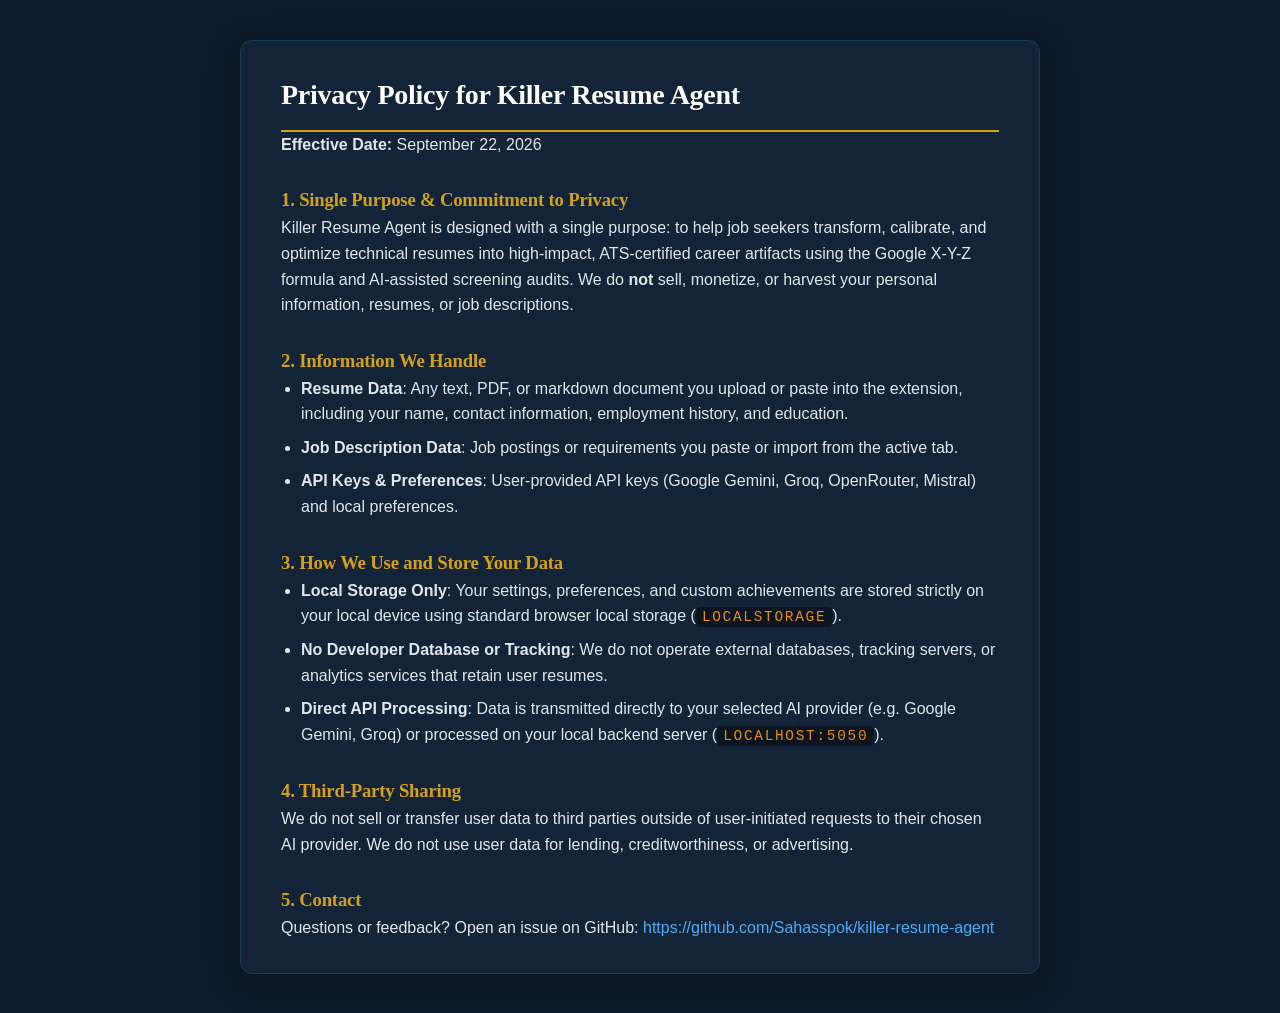
==== commit 9e9e6fc5: "chore: release v1.1.2 with zero permissions, updated privacy policy, and direct Claude/API routing" ====
--- a/web/privacy.html
+++ b/web/privacy.html
@@ -48,7 +48,7 @@
 
     <h3>3. How We Use and Store Your Data</h3>
     <ul>
-      <li><strong>Local Storage Only</strong>: Your settings, preferences, and custom achievements are stored strictly on your local device using Chrome's <code>chrome.storage.local</code> API.</li>
+      <li><strong>Local Storage Only</strong>: Your settings, preferences, and custom achievements are stored strictly on your local device using standard browser local storage (<code>localStorage</code>).</li>
       <li><strong>No Developer Database or Tracking</strong>: We do not operate external databases, tracking servers, or analytics services that retain user resumes.</li>
       <li><strong>Direct API Processing</strong>: Data is transmitted directly to your selected AI provider (e.g. Google Gemini, Groq) or processed on your local backend server (<code>localhost:5050</code>).</li>
     </ul>
--- a/web/style.css
+++ b/web/style.css
@@ -4,18 +4,33 @@
    ========================================================================== */
 
 :root {
-  /* Core Brand Color Palette */
-  --color-navy: #1a3a5c;       /* Primary brand anchor. Cover backgrounds, page bands, wordmark */
-  --color-red: #c8440a;        /* Primary accent. CTAs, key highlights, escalation/risk flags */
-  --color-gold: #d4a017;       /* Premium/AI marker. "AI-Leveraged" tags, highlighted numerals */
-  --color-teal: #0d7377;       /* Info / secondary topic color. Info boxes, alt module coding */
-  --color-purple: #6b3fa0;     /* Tertiary accent. Design/wireframing topics */
-
-  /* Supporting Neutrals */
-  --color-ink: #0e1117;        /* Body text, dark panels, prompt blocks */
-  --color-paper: #f8f5ef;      /* Base page/background color */
-  --color-light-bg: #f0ece3;   /* Card/table zebra striping */
-  --color-green: #2d6a4f;      /* Success/positive status flags only */
+  /* Core Brand Color Palette (TPM AI-Native Curriculum Brand Guidelines) */
+  --ink: #0e1117;              /* Primary dark ink text & dark surfaces */
+  --paper: #f8f5ef;            /* Editorial warm neutral page background */
+  --accent: #c8440a;           /* Primary terracotta accent (CTAs, key highlights) */
+  --accent2: #1a3a5c;          /* Deep navy anchor (wordmark, headers, cover bands) */
+  --gold: #d4a017;             /* Prestige gold ("AI-Leveraged" tags, metrics) */
+  --muted: #6b6b6b;            /* Secondary text & metadata */
+  --rule: #d9d4cc;             /* Sharp hairline dividers & borders */
+  --light-bg: #f0ece3;         /* Card & table zebra striping */
+  --card-bg: #ffffff;          /* Elevated card backplates */
+  --green: #2d6a4f;            /* Positive / success status flags */
+  --teal: #0d7377;             /* Info & secondary topic color */
+  --purple: #6b3fa0;           /* Design & wireframing topics */
+  --max-w: 980px;
+
+  /* Color aliases for backward compatibility */
+  --color-navy: var(--accent2);
+  --color-red: var(--accent);
+  --color-gold: var(--gold);
+  --color-teal: var(--teal);
+  --color-purple: var(--purple);
+  --color-ink: var(--ink);
+  --color-paper: var(--paper);
+  --color-light-bg: var(--light-bg);
+  --color-green: var(--green);
+  --color-rule: var(--rule);
+  --color-muted: var(--muted);
 
   /* Default Dark Theme (Navy → Ink Gradient Base) */
   --bg-primary: #0e1117;
@@ -39,25 +54,65 @@
 }
 
 body[data-theme="light"] {
-  /* Paper & Ink Light Theme */
-  --bg-primary: #f8f5ef;
-  --bg-gradient: linear-gradient(180deg, #f0ece3 0%, #f8f5ef 300px) fixed;
-  --bg-secondary: #ffffff;
-  --bg-card: #ffffff;
-  --bg-input: #ffffff;
-  --border-color: rgba(26, 58, 92, 0.14);
+  /* Paper & Ink Light Theme — Swiss Editorial Aesthetic */
+  --bg-primary: var(--paper);
+  --bg-gradient: linear-gradient(180deg, var(--light-bg) 0%, var(--paper) 300px) fixed;
+  --bg-secondary: var(--card-bg);
+  --bg-card: var(--card-bg);
+  --bg-input: var(--card-bg);
+  --border-color: var(--rule);
   --border-focus: var(--color-teal);
-  --text-primary: #0e1117;
+  --text-primary: var(--ink);
   --text-secondary: #2c384a;
-  --text-muted: #5e6d82;
+  --text-muted: var(--muted);
   --accent-blue: var(--color-navy);
   --accent-cyan: var(--color-teal);
   --accent-green: var(--color-green);
   --accent-amber: var(--color-gold);
   --accent-rose: var(--color-red);
   --accent-purple: var(--color-purple);
-  --shadow-card: 0 8px 30px rgba(26, 58, 92, 0.08);
-  --code-bg: #f0ece3;
+  --shadow-card: 0 4px 20px rgba(14, 17, 23, 0.06);
+  --code-bg: var(--light-bg);
+}
+
+/* Accessibility: Skip-to-content Link */
+.skip-link {
+  position: absolute;
+  top: -100px;
+  left: 20px;
+  background: var(--color-red);
+  color: #ffffff;
+  padding: 8px 16px;
+  border-radius: 6px;
+  font-weight: 600;
+  z-index: 10000;
+  transition: top 0.2s ease;
+  text-decoration: none;
+  font-family: 'DM Sans', sans-serif;
+  box-shadow: 0 4px 12px rgba(0, 0, 0, 0.2);
+}
+.skip-link:focus,
+.skip-link:focus-visible {
+  top: 20px;
+  outline: 2px solid #ffffff !important;
+  box-shadow: 0 0 0 4px var(--color-navy) !important;
+}
+
+/* Accessibility: High-contrast focus-visible ring (WCAG 2.1 AA) */
+:focus-visible {
+  outline: 2px solid var(--border-focus) !important;
+  outline-offset: 2px !important;
+  box-shadow: 0 0 0 4px rgba(13, 115, 119, 0.25) !important;
+}
+
+/* Accessibility: Reduced Motion Support */
+@media (prefers-reduced-motion: reduce) {
+  *, ::before, ::after {
+    animation-duration: 0.01ms !important;
+    animation-iteration-count: 1 !important;
+    transition-duration: 0.01ms !important;
+    scroll-behavior: auto !important;
+  }
 }
 
 * {
@@ -2331,7 +2386,8 @@
 
 .pagespeed-summary-info,
 .score-hero-info {
-  flex: 1;
+  flex: 1 1 auto;
+  min-width: 0;
   display: flex;
   flex-direction: column;
   gap: 6px;
@@ -2349,6 +2405,9 @@
   background: rgba(212, 160, 23, 0.14);
   color: var(--color-gold);
   border: 1px solid rgba(212, 160, 23, 0.35);
+  max-width: 100%;
+  overflow-wrap: break-word;
+  word-wrap: break-word;
 }
 
 @media (max-width: 768px) {
@@ -2363,6 +2422,9 @@
   font-weight: 700;
   color: var(--text-primary);
   margin: 0;
+  min-width: 0;
+  overflow-wrap: break-word;
+  word-wrap: break-word;
 }
 
 .pagespeed-summary-text,
@@ -2372,20 +2434,26 @@
   color: var(--text-secondary);
   line-height: 1.55;
   margin: 0;
+  min-width: 0;
+  overflow-wrap: break-word;
+  word-wrap: break-word;
 }
 
 /* Core Screening Vitals Dashboard (Compact, Focused Grid) */
 .screening-vitals-section {
   margin-bottom: 24px;
+  width: 100%;
+  box-sizing: border-box;
 }
 
 .screening-vitals-header {
   display: flex;
   justify-content: space-between;
   align-items: baseline;
-  margin-bottom: 12px;
+  margin-bottom: 14px;
   flex-wrap: wrap;
-  gap: 6px;
+  gap: 8px;
+  min-width: 0;
 }
 
 .vitals-title {
@@ -2393,17 +2461,33 @@
   font-size: 15px;
   font-weight: 700;
   color: var(--text-primary);
+  min-width: 0;
+  overflow-wrap: break-word;
+  word-wrap: break-word;
 }
 
 .vitals-sub {
   font-size: 12px;
   color: var(--text-muted);
+  min-width: 0;
+  overflow-wrap: break-word;
+  word-wrap: break-word;
 }
 
 .error-cards-grid {
   display: grid;
   grid-template-columns: repeat(auto-fit, minmax(280px, 1fr));
-  gap: 12px;
+  gap: 14px;
+  width: 100%;
+  box-sizing: border-box;
+  min-width: 0;
+}
+
+@media (max-width: 640px) {
+  .error-cards-grid {
+    grid-template-columns: 1fr;
+    gap: 12px;
+  }
 }
 
 .error-card {
@@ -2412,11 +2496,18 @@
   -webkit-backdrop-filter: blur(12px);
   border: 1px solid var(--border-color);
   border-radius: 12px;
-  padding: 14px 16px;
+  padding: 16px 18px;
   transition: all 0.2s cubic-bezier(0.16, 1, 0.3, 1);
   display: flex;
   flex-direction: column;
-  justify-content: space-between;
+  justify-content: flex-start;
+  min-width: 0;
+  box-sizing: border-box;
+  overflow: hidden;
+  overflow-wrap: break-word;
+  word-wrap: break-word;
+  word-break: normal;
+  height: 100%;
 }
 
 .error-card:hover {
@@ -2439,38 +2530,55 @@
 
 .error-card-header {
   display: flex;
-  align-items: center;
-  justify-content: space-between;
-  margin-bottom: 8px;
+  flex-direction: column;
+  align-items: flex-start;
   gap: 8px;
+  margin-bottom: 12px;
+  width: 100%;
 }
 
 .error-card-title-group {
   display: flex;
-  align-items: center;
+  align-items: flex-start;
   gap: 8px;
+  width: 100%;
+  min-width: 0;
 }
 
 .error-card-icon {
   font-size: 16px;
-  line-height: 1;
+  line-height: 1.35;
+  flex-shrink: 0;
+  margin-top: 1px;
 }
 
 .error-card-title {
-  font-size: 13px;
-  font-weight: 700;
-  color: var(--text-primary);
+  font-size: 14px;
+  font-weight: 700;
+  color: var(--text-primary);
+  line-height: 1.4;
+  letter-spacing: -0.01em;
+  width: 100%;
+  min-width: 0;
+  overflow-wrap: break-word;
+  word-wrap: break-word;
+  word-break: normal;
 }
 
 .error-card-badge {
   font-family: 'DM Mono', monospace;
   font-size: 10px;
-  font-weight: 500;
-  letter-spacing: 0.08em;
-  padding: 2px 8px;
+  font-weight: 600;
+  letter-spacing: 0.05em;
+  padding: 2.5px 9px;
   border-radius: 999px;
   text-transform: uppercase;
-  flex-shrink: 0;
+  display: inline-flex;
+  align-items: center;
+  white-space: nowrap;
+  line-height: 1.35;
+  align-self: flex-start;
+  margin-top: 0;
 }
 
 .error-card-badge.warning {
@@ -2492,22 +2600,43 @@
 }
 
 .error-card-body {
-  font-size: 12px;
+  font-size: 12.5px;
   color: var(--text-secondary);
-  line-height: 1.45;
-  margin-bottom: 6px;
+  line-height: 1.5;
+  margin-bottom: 12px;
+  flex: 1 1 auto;
+  min-width: 0;
+  overflow-wrap: break-word;
+  word-wrap: break-word;
+  word-break: normal;
+  hyphens: auto;
 }
 
 .error-card-fix {
   font-size: 11.5px;
   color: var(--text-muted);
-  padding-top: 6px;
+  padding-top: 10px;
+  margin-top: auto;
   border-top: 1px dashed var(--border-color);
-  line-height: 1.4;
+  line-height: 1.45;
+  min-width: 0;
+  overflow-wrap: break-word;
+  word-wrap: break-word;
+  word-break: normal;
 }
 
 .error-card-fix strong {
   color: var(--color-teal);
+}
+
+.error-card-fix div,
+.error-card-fix p,
+.error-card-fix span {
+  min-width: 0;
+  overflow-wrap: break-word;
+  word-wrap: break-word;
+  word-break: normal;
+  line-height: 1.45;
 }
 
 /* ===================================================================
@@ -2611,17 +2740,6 @@
   line-height: 1.45;
 }
 
-.error-card-fix {
-  margin-top: 8px;
-  padding-top: 8px;
-  border-top: 1px dashed var(--border-color);
-  font-size: 12px;
-  color: var(--text-muted);
-}
-
-.error-card-fix strong {
-  color: var(--accent-blue);
-}
 
 /* Big Pulse Upgrade Button */
 .btn-pulse {
@@ -2704,51 +2822,111 @@
   line-height: 1.5;
 }
 
-/* Loading Overlay for Step Transitions */
+/* Loading Overlay for Step Transitions & Output Generation */
 .loading-overlay {
   position: absolute;
   top: 0;
   left: 0;
   right: 0;
   bottom: 0;
-  background: rgba(10, 12, 16, 0.85);
-  backdrop-filter: blur(4px);
-  border-radius: 12px;
+  background: rgba(10, 15, 26, 0.94) !important;
+  backdrop-filter: blur(14px);
+  -webkit-backdrop-filter: blur(14px);
+  border-radius: 16px;
   display: flex;
   flex-direction: column;
   align-items: center;
   justify-content: center;
-  gap: 16px;
-  z-index: 50;
-  animation: fadeIn 0.2s ease;
+  gap: 12px;
+  padding: 32px 24px;
+  z-index: 1000;
+  animation: fadeIn 0.25s cubic-bezier(0.16, 1, 0.3, 1);
+  box-sizing: border-box;
 }
 
 .loading-overlay.hidden {
   display: none !important;
 }
 
+.spinner-container {
+  position: relative;
+  display: flex;
+  align-items: center;
+  justify-content: center;
+  margin-bottom: 6px;
+}
+
 .spinner {
-  width: 44px;
-  height: 44px;
-  border: 4px solid var(--border-color);
-  border-top-color: var(--accent-blue);
+  width: 52px;
+  height: 52px;
+  border: 4px solid rgba(255, 255, 255, 0.15);
+  border-top-color: #38bdf8;
+  border-right-color: #d4a017;
   border-radius: 50%;
-  animation: spin 0.8s linear infinite;
+  animation: spin 0.85s linear infinite;
+  box-shadow: 0 0 24px rgba(56, 189, 248, 0.35);
 }
 
 @keyframes spin {
   to { transform: rotate(360deg); }
 }
 
+.loading-badge {
+  display: inline-flex;
+  align-items: center;
+  gap: 8px;
+  font-family: 'DM Mono', monospace;
+  font-size: 11px;
+  font-weight: 700;
+  letter-spacing: 0.12em;
+  text-transform: uppercase;
+  padding: 4px 12px;
+  border-radius: 999px;
+  background: rgba(56, 189, 248, 0.15);
+  color: #38bdf8;
+  border: 1px solid rgba(56, 189, 248, 0.45);
+  box-shadow: 0 0 16px rgba(56, 189, 248, 0.25);
+  margin-bottom: 2px;
+}
+
+.loading-pulse-dot {
+  width: 7px;
+  height: 7px;
+  border-radius: 50%;
+  background: #38bdf8;
+  box-shadow: 0 0 8px #38bdf8;
+  animation: pulseBlink 1.2s ease-in-out infinite alternate;
+}
+
+@keyframes pulseBlink {
+  0% { opacity: 0.4; transform: scale(0.8); }
+  100% { opacity: 1; transform: scale(1.15); }
+}
+
 .loading-text {
-  font-size: 15px;
-  font-weight: 600;
-  color: var(--text-primary);
+  font-family: 'DM Sans', -apple-system, BlinkMacSystemFont, sans-serif;
+  font-size: 20px;
+  font-weight: 800;
+  color: #ffffff !important;
+  text-shadow: 0 2px 14px rgba(0, 0, 0, 0.8), 0 0 24px rgba(255, 255, 255, 0.25);
+  letter-spacing: -0.015em;
+  text-align: center;
+  max-width: 480px;
+  line-height: 1.35;
+  margin: 0;
 }
 
 .loading-subtext {
-  font-size: 12px;
-  color: var(--text-muted);
+  font-family: 'DM Sans', -apple-system, BlinkMacSystemFont, sans-serif;
+  font-size: 13.5px;
+  font-weight: 500;
+  color: rgba(255, 255, 255, 0.9) !important;
+  text-shadow: 0 1px 8px rgba(0, 0, 0, 0.6);
+  text-align: center;
+  max-width: 440px;
+  line-height: 1.55;
+  letter-spacing: 0.01em;
+  margin: 0;
 }
 
 /* ==========================================================================
@@ -3874,3 +4052,830 @@
   color: var(--accent-green);
 }
 
+/* ==========================================================================
+   Responsive & Extension Popup Compact Optimization
+   Prevents overflow, adjusts multi-column grids to stacked cards on narrow viewports
+   ========================================================================== */
+html, body {
+  overflow-x: hidden;
+  max-width: 100%;
+}
+
+*, *::before, *::after {
+  box-sizing: border-box;
+}
+
+@media screen and (max-width: 860px) {
+  body {
+    padding: 10px 8px !important;
+  }
+
+  .app-container {
+    max-width: 100% !important;
+    padding: 0 4px !important;
+  }
+
+  /* Header adjustments */
+  .header {
+    flex-direction: column !important;
+    align-items: stretch !important;
+    gap: 12px !important;
+  }
+
+  .header-left {
+    max-width: 100% !important;
+  }
+
+  .header-right {
+    display: flex !important;
+    flex-wrap: wrap !important;
+    align-items: center !important;
+    justify-content: space-between !important;
+    gap: 8px !important;
+  }
+
+  .ai-engine-selector-group {
+    flex: 1 1 auto !important;
+    min-width: 180px !important;
+  }
+
+  /* Step Navigation */
+  .step-progress-row {
+    flex-wrap: wrap !important;
+    gap: 6px !important;
+  }
+
+  .step-node {
+    padding: 6px 10px !important;
+    font-size: 11px !important;
+  }
+
+  .connector-line {
+    display: none !important;
+  }
+
+  /* Grids & Two-Column Layouts */
+  .step1-grid,
+  .two-column-layout,
+  .focus-areas-container,
+  .step5-split-container {
+    grid-template-columns: 1fr !important;
+    display: flex !important;
+    flex-direction: column !important;
+    gap: 16px !important;
+  }
+
+  /* Focus Areas in Step 4 */
+  .focus-area-card {
+    min-width: 0 !important;
+    max-width: 100% !important;
+  }
+
+  /* Score Hero in Step 3 */
+  .score-hero-container {
+    flex-direction: column !important;
+    align-items: center !important;
+    text-align: center !important;
+    padding: 16px !important;
+  }
+
+  .score-hero-right {
+    margin-top: 12px !important;
+  }
+
+  .vitals-grid {
+    grid-template-columns: 1fr !important;
+  }
+
+  /* Textareas & Inputs */
+  textarea, input[type="text"], select {
+    max-width: 100% !important;
+  }
+
+  /* Modals */
+  .modal-content {
+    max-width: 94vw !important;
+    margin: 16px auto !important;
+    padding: 18px !important;
+  }
+}
+
+/* ==========================================================================
+   Step 4 Multistep Form, Progress Sub-system & Section Explanations
+   ========================================================================== */
+.substep-progress-wrapper {
+  background: var(--bg-card);
+  border: 1px solid var(--border-color);
+  border-radius: 12px;
+  padding: 16px 20px;
+  margin-bottom: 24px;
+  box-shadow: 0 4px 18px rgba(0, 0, 0, 0.08);
+}
+
+.substep-progress-meta {
+  display: flex;
+  justify-content: space-between;
+  align-items: center;
+  margin-bottom: 10px;
+}
+
+.substep-progress-info {
+  display: flex;
+  align-items: center;
+  gap: 10px;
+}
+
+.substep-progress-badge {
+  font-family: 'DM Mono', monospace;
+  font-size: 10px;
+  letter-spacing: 0.14em;
+  font-weight: 600;
+  background: var(--accent);
+  color: #ffffff;
+  padding: 3px 8px;
+  border-radius: 4px;
+  text-transform: uppercase;
+}
+
+.substep-progress-title {
+  font-family: 'DM Sans', sans-serif;
+  font-size: 13px;
+  font-weight: 600;
+  color: var(--text-primary);
+}
+
+.substep-progress-percent {
+  font-family: 'DM Mono', monospace;
+  font-size: 11px;
+  font-weight: 600;
+  color: var(--gold);
+}
+
+.substep-progress-track {
+  width: 100%;
+  height: 6px;
+  background: rgba(217, 212, 204, 0.25);
+  border-radius: 999px;
+  overflow: hidden;
+  margin-bottom: 14px;
+}
+body[data-theme="dark"] .substep-progress-track {
+  background: rgba(255, 255, 255, 0.1);
+}
+
+.substep-progress-bar {
+  height: 100%;
+  background: linear-gradient(90deg, var(--accent) 0%, var(--gold) 100%);
+  border-radius: 999px;
+  transition: width 0.35s cubic-bezier(0.16, 1, 0.3, 1);
+}
+
+/* Sub-step Tabs / Segmented Buttons */
+.substep-tabs {
+  display: grid;
+  grid-template-columns: 1fr 1fr;
+  gap: 10px;
+}
+
+.substep-tab {
+  display: flex;
+  align-items: center;
+  gap: 12px;
+  background: var(--bg-primary);
+  border: 1px solid var(--border-color);
+  border-radius: 8px;
+  padding: 10px 14px;
+  cursor: pointer;
+  text-align: left;
+  transition: all 0.2s ease;
+}
+
+.substep-tab:hover {
+  border-color: var(--teal);
+  background: var(--light-bg);
+}
+
+.substep-tab.active {
+  background: var(--bg-card);
+  border-color: var(--accent);
+  box-shadow: 0 0 0 1px var(--accent), 0 4px 12px rgba(200, 68, 10, 0.15);
+}
+
+.substep-tab-num {
+  display: inline-flex;
+  align-items: center;
+  justify-content: center;
+  width: 26px;
+  height: 26px;
+  border-radius: 50%;
+  background: rgba(217, 212, 204, 0.4);
+  font-family: 'DM Mono', monospace;
+  font-size: 11px;
+  font-weight: 700;
+  color: var(--text-muted);
+  flex-shrink: 0;
+}
+
+.substep-tab.active .substep-tab-num {
+  background: var(--accent);
+  color: #ffffff;
+}
+
+.substep-tab-content {
+  display: flex;
+  flex-direction: column;
+  gap: 2px;
+}
+
+.substep-tab-name {
+  font-size: 12.5px;
+  font-weight: 600;
+  color: var(--text-primary);
+}
+
+.substep-tab-stat {
+  font-size: 10.5px;
+  color: var(--text-muted);
+  font-family: 'DM Mono', monospace;
+}
+
+.substep-tab.active .substep-tab-stat {
+  color: var(--color-green);
+  font-weight: 500;
+}
+
+/* Section Explanation Card (What This Section Means) */
+.section-explanation-card {
+  display: flex;
+  gap: 12px;
+  background: rgba(13, 115, 119, 0.08);
+  border: 1px solid rgba(13, 115, 119, 0.25);
+  border-left: 4px solid var(--teal);
+  border-radius: 8px;
+  padding: 14px 18px;
+  margin-bottom: 20px;
+  font-size: 13px;
+  line-height: 1.6;
+  color: var(--text-primary);
+}
+
+.section-explanation-icon {
+  font-size: 20px;
+  flex-shrink: 0;
+  margin-top: 1px;
+}
+
+.section-explanation-content {
+  flex: 1;
+}
+
+.section-explanation-content strong {
+  color: var(--teal);
+}
+
+body[data-theme="light"] .section-explanation-card {
+  background: #f0faf7;
+  border-color: rgba(13, 115, 119, 0.3);
+}
+
+/* Add Item Button: Color Contrast Matched (+) Icon */
+.btn-add-item {
+  background: var(--color-red) !important;
+  color: #ffffff !important;
+  font-weight: 600;
+  border: 1px solid rgba(255, 255, 255, 0.2);
+  display: inline-flex;
+  align-items: center;
+  gap: 8px;
+  padding: 8px 16px;
+  border-radius: 8px;
+  white-space: nowrap;
+  cursor: pointer;
+  box-shadow: 0 2px 8px rgba(200, 68, 10, 0.3);
+  transition: all 0.2s ease;
+}
+
+.btn-add-item.btn-secondary {
+  background: var(--accent2) !important;
+  color: #ffffff !important;
+  border-color: rgba(255, 255, 255, 0.15);
+  box-shadow: 0 2px 8px rgba(26, 58, 92, 0.3);
+}
+
+.btn-add-item .btn-plus-icon {
+  display: inline-flex;
+  align-items: center;
+  justify-content: center;
+  width: 20px;
+  height: 20px;
+  background: rgba(255, 255, 255, 0.25);
+  border-radius: 50%;
+  color: #ffffff;
+  flex-shrink: 0;
+}
+
+.btn-add-item .btn-plus-icon svg {
+  stroke: #ffffff;
+  width: 10px;
+  height: 10px;
+  stroke-width: 2.2;
+}
+
+.btn-add-item:hover {
+  background: #b53b08 !important;
+  transform: translateY(-1px);
+  box-shadow: 0 4px 14px rgba(200, 68, 10, 0.45);
+}
+
+.btn-add-item.btn-secondary:hover {
+  background: #132a43 !important;
+  transform: translateY(-1px);
+  box-shadow: 0 4px 14px rgba(26, 58, 92, 0.45);
+}
+
+/* ==========================================================================
+   Quoted Roles & Attributes Container (Agentic PDF Extraction)
+   ========================================================================== */
+.pdf-quoted-roles-card,
+.step4-quoted-roles-bar {
+  background: rgba(13, 115, 119, 0.08);
+  border: 1px solid rgba(13, 115, 119, 0.25);
+  border-radius: 10px;
+  padding: 14px 18px;
+  margin-top: 14px;
+  margin-bottom: 14px;
+}
+
+body[data-theme="light"] .pdf-quoted-roles-card,
+body[data-theme="light"] .step4-quoted-roles-bar {
+  background: #f0faf7;
+  border-color: rgba(13, 115, 119, 0.3);
+}
+
+.quoted-roles-header,
+.quoted-roles-meta-row {
+  display: flex;
+  justify-content: space-between;
+  align-items: center;
+  margin-bottom: 6px;
+}
+
+.quoted-roles-title-row {
+  display: flex;
+  align-items: center;
+  gap: 8px;
+}
+
+.quoted-roles-title,
+.quoted-roles-label {
+  font-size: 12px;
+  font-weight: 600;
+  color: var(--text-primary);
+  font-family: 'DM Sans', sans-serif;
+}
+
+.quoted-roles-count {
+  font-family: 'DM Mono', monospace;
+  font-size: 11px;
+  font-weight: 600;
+  color: var(--color-green);
+}
+
+.quoted-roles-subtext {
+  font-size: 11.5px;
+  color: var(--text-muted);
+  margin-bottom: 10px;
+  line-height: 1.4;
+}
+
+.quoted-roles-chips {
+  display: flex;
+  flex-wrap: wrap;
+  gap: 8px;
+}
+
+.quoted-role-chip {
+  display: inline-flex;
+  align-items: center;
+  gap: 6px;
+  background: var(--bg-card);
+  border: 1px solid var(--border-color);
+  color: var(--text-primary);
+  padding: 6px 12px;
+  border-radius: 6px;
+  font-size: 11.5px;
+  cursor: pointer;
+  transition: all 0.15s ease;
+  box-shadow: 0 2px 6px rgba(0, 0, 0, 0.05);
+}
+
+.quoted-role-chip:hover {
+  border-color: var(--accent);
+  background: var(--light-bg);
+  transform: translateY(-1px);
+  box-shadow: 0 4px 10px rgba(200, 68, 10, 0.15);
+}
+
+.quoted-role-chip .chip-company {
+  font-weight: 700;
+  color: var(--accent);
+}
+
+.quoted-role-chip .chip-divider,
+.quoted-role-chip .chip-sep {
+  color: var(--text-muted);
+  font-size: 11px;
+}
+
+.quoted-role-chip .chip-title {
+  font-weight: 500;
+  color: var(--text-primary);
+}
+
+.quoted-role-chip .chip-dates {
+  font-family: 'DM Mono', monospace;
+  font-size: 10.5px;
+  color: var(--text-muted);
+}
+
+/* ==========================================================================
+   Final QA Agent Certification Card & Inspection Styles
+   ========================================================================== */
+
+.loading-qa-steps {
+  margin-top: 16px;
+  display: flex;
+  flex-direction: column;
+  gap: 7px;
+  text-align: left;
+  max-width: 380px;
+  width: 100%;
+  margin-left: auto;
+  margin-right: auto;
+  padding: 12px 16px;
+  background: rgba(0, 0, 0, 0.25);
+  border-radius: 10px;
+  border: 1px solid var(--border-color);
+  backdrop-filter: blur(8px);
+}
+
+.loading-qa-step {
+  display: flex;
+  align-items: center;
+  gap: 9px;
+  font-family: 'DM Sans', sans-serif;
+  font-size: 12.5px;
+  color: var(--text-muted);
+  transition: all 0.25s ease;
+}
+
+.loading-qa-step.active {
+  color: var(--color-gold);
+  font-weight: 600;
+}
+
+.loading-qa-step.done {
+  color: var(--accent-green);
+  font-weight: 500;
+}
+
+.loading-qa-step .step-check {
+  font-size: 13px;
+  min-width: 16px;
+  text-align: center;
+}
+
+.final-qa-agent-card {
+  background: linear-gradient(135deg, rgba(16, 185, 129, 0.06) 0%, rgba(26, 58, 92, 0.1) 100%);
+  border: 1.5px solid rgba(16, 185, 129, 0.4);
+  border-radius: 14px;
+  padding: 18px 22px;
+  margin-bottom: 20px;
+  box-shadow: 0 6px 24px rgba(0, 0, 0, 0.1);
+  transition: all 0.25s ease;
+}
+
+.final-qa-agent-card:hover {
+  border-color: rgba(16, 185, 129, 0.6);
+  box-shadow: 0 8px 30px rgba(16, 185, 129, 0.15);
+}
+
+.final-qa-header {
+  display: flex;
+  justify-content: space-between;
+  align-items: flex-start;
+  gap: 14px;
+  margin-bottom: 16px;
+  flex-wrap: wrap;
+}
+
+.final-qa-title-group {
+  display: flex;
+  align-items: flex-start;
+  gap: 12px;
+  flex: 1;
+}
+
+.final-qa-badge-icon {
+  font-size: 26px;
+  line-height: 1;
+  padding: 6px;
+  background: rgba(16, 185, 129, 0.15);
+  border-radius: 10px;
+  border: 1px solid rgba(16, 185, 129, 0.3);
+}
+
+.final-qa-title-row {
+  display: flex;
+  align-items: center;
+  gap: 10px;
+  flex-wrap: wrap;
+}
+
+.final-qa-heading {
+  font-family: 'Playfair Display', serif;
+  font-size: 18px;
+  font-weight: 700;
+  color: var(--text-primary);
+  margin: 0;
+}
+
+.final-qa-sub {
+  font-family: 'DM Sans', sans-serif;
+  font-size: 13px;
+  color: var(--text-secondary);
+  margin: 4px 0 0 0;
+  line-height: 1.45;
+}
+
+.final-qa-pillars-grid {
+  display: grid;
+  grid-template-columns: repeat(3, 1fr);
+  gap: 12px;
+}
+
+@media (max-width: 820px) {
+  .final-qa-pillars-grid {
+    grid-template-columns: 1fr;
+  }
+}
+
+.final-qa-pillar-item {
+  background: var(--bg-card);
+  border: 1px solid var(--border-color);
+  border-radius: 10px;
+  padding: 14px;
+  display: flex;
+  flex-direction: column;
+  transition: all 0.2s ease;
+}
+
+.final-qa-pillar-item:hover {
+  border-color: rgba(16, 185, 129, 0.4);
+  transform: translateY(-1px);
+  box-shadow: 0 4px 14px rgba(0, 0, 0, 0.08);
+}
+
+.qa-pillar-top {
+  display: flex;
+  align-items: center;
+  gap: 8px;
+  margin-bottom: 8px;
+  flex-wrap: wrap;
+}
+
+.qa-pillar-icon {
+  font-size: 15px;
+}
+
+.qa-pillar-name {
+  font-family: 'DM Sans', sans-serif;
+  font-size: 12.5px;
+  font-weight: 600;
+  color: var(--text-primary);
+  flex: 1;
+}
+
+.qa-pillar-badge {
+  font-family: 'DM Mono', monospace;
+  font-size: 10.5px;
+  font-weight: 600;
+  padding: 2px 7px;
+  border-radius: 6px;
+  white-space: nowrap;
+}
+
+.qa-pillar-badge.pass {
+  background: rgba(16, 185, 129, 0.15);
+  color: #10b981;
+  border: 1px solid rgba(16, 185, 129, 0.35);
+}
+
+.qa-pillar-badge.fail {
+  background: rgba(239, 68, 68, 0.15);
+  color: #ef4444;
+  border: 1px solid rgba(239, 68, 68, 0.35);
+}
+
+.qa-pillar-detail {
+  font-family: 'DM Sans', sans-serif;
+  font-size: 12px;
+  color: var(--text-secondary);
+  line-height: 1.45;
+  margin: 0;
+}
+
+.final-qa-details-drawer {
+  margin-top: 14px;
+  padding-top: 14px;
+  border-top: 1px solid rgba(16, 185, 129, 0.2);
+}
+
+.qa-drawer-content {
+  display: flex;
+  flex-direction: column;
+  gap: 8px;
+}
+
+.qa-checklist-row {
+  display: flex;
+  align-items: flex-start;
+  gap: 10px;
+  padding: 9px 12px;
+  background: var(--bg-card);
+  border: 1px solid var(--border-color);
+  border-radius: 8px;
+  font-size: 12px;
+}
+
+.qa-checklist-icon {
+  font-size: 14px;
+  line-height: 1;
+}
+
+.qa-checklist-info {
+  flex: 1;
+}
+
+.qa-checklist-title {
+  font-weight: 600;
+  color: var(--text-primary);
+  margin-bottom: 2px;
+}
+
+.qa-checklist-desc {
+  color: var(--text-secondary);
+  line-height: 1.4;
+}
+
+.qa-checklist-status {
+  font-family: 'DM Mono', monospace;
+  font-size: 11px;
+  font-weight: 700;
+  padding: 1px 6px;
+  border-radius: 4px;
+  white-space: nowrap;
+}
+
+.qa-checklist-status.pass {
+  background: rgba(16, 185, 129, 0.15);
+  color: #10b981;
+}
+
+.qa-checklist-status.fail {
+  background: rgba(239, 68, 68, 0.15);
+  color: #ef4444;
+}
+
+/* ==========================================================================
+   PRINT MEDIA STYLES: Flawless ATS PDF Vector Output via Browser Print
+   ========================================================================== */
+@media print {
+  @page {
+    size: A4;
+    margin: 14mm 16mm;
+  }
+
+  /* Hide entire application shell and non-document elements */
+  body {
+    background: #ffffff !important;
+    color: #000000 !important;
+    margin: 0 !important;
+    padding: 0 !important;
+    font-size: 10pt !important;
+  }
+
+  .app-header,
+  .hero-banner,
+  .quick-setup-card,
+  .wizard-progress-bar,
+  .wizard-step:not(#step-5),
+  .output-header,
+  .output-tabs,
+  .output-actions-bar,
+  .output-score-banner,
+  .output-raw-container,
+  .final-qa-agent-card,
+  .ai-amendments-section,
+  .next-steps-checklist,
+  .loading-overlay,
+  .toast-container,
+  .modal-overlay,
+  .step-footer,
+  .btn,
+  button {
+    display: none !important;
+    visibility: hidden !important;
+  }
+
+  #step-5 {
+    display: block !important;
+    margin: 0 !important;
+    padding: 0 !important;
+  }
+
+  .output-workspace,
+  .output-preview-column {
+    display: block !important;
+    width: 100% !important;
+    margin: 0 !important;
+    padding: 0 !important;
+  }
+
+  .output-visual-container {
+    display: block !important;
+    border: none !important;
+    box-shadow: none !important;
+    padding: 0 !important;
+    margin: 0 !important;
+    width: 100% !important;
+    background: #ffffff !important;
+  }
+
+  .output-visual-paper {
+    display: block !important;
+    width: 100% !important;
+    max-width: 100% !important;
+    margin: 0 !important;
+    padding: 0 !important;
+    background: #ffffff !important;
+    color: #000000 !important;
+  }
+
+  .output-visual-paper h1,
+  .output-visual-paper .resume-name {
+    font-size: 20pt !important;
+    color: #0f172a !important;
+    margin-bottom: 2pt !important;
+    text-align: center !important;
+  }
+
+  .output-visual-paper h2,
+  .output-visual-paper .resume-section-title {
+    font-size: 11pt !important;
+    color: #0f172a !important;
+    border-bottom: 1.5pt solid #0f172a !important;
+    margin-top: 12pt !important;
+    margin-bottom: 5pt !important;
+    break-after: avoid;
+    page-break-after: avoid;
+  }
+
+  .output-visual-paper h3,
+  .output-visual-paper .resume-role-title {
+    font-size: 10.5pt !important;
+    color: #0f172a !important;
+    margin-top: 8pt !important;
+    margin-bottom: 2pt !important;
+    break-after: avoid;
+    page-break-after: avoid;
+  }
+
+  .output-visual-paper ul,
+  .output-visual-paper .resume-bullets {
+    margin: 3pt 0 6pt 16pt !important;
+    padding: 0 !important;
+  }
+
+  .output-visual-paper li {
+    font-size: 9.5pt !important;
+    line-height: 1.35 !important;
+    color: #1e293b !important;
+    margin-bottom: 2.5pt !important;
+    break-inside: avoid;
+    page-break-inside: avoid;
+  }
+
+  .output-visual-paper p,
+  .output-visual-paper .resume-para {
+    font-size: 9.5pt !important;
+    line-height: 1.35 !important;
+    color: #1e293b !important;
+    margin-bottom: 4pt !important;
+  }
+}
+
+
+
+
+
